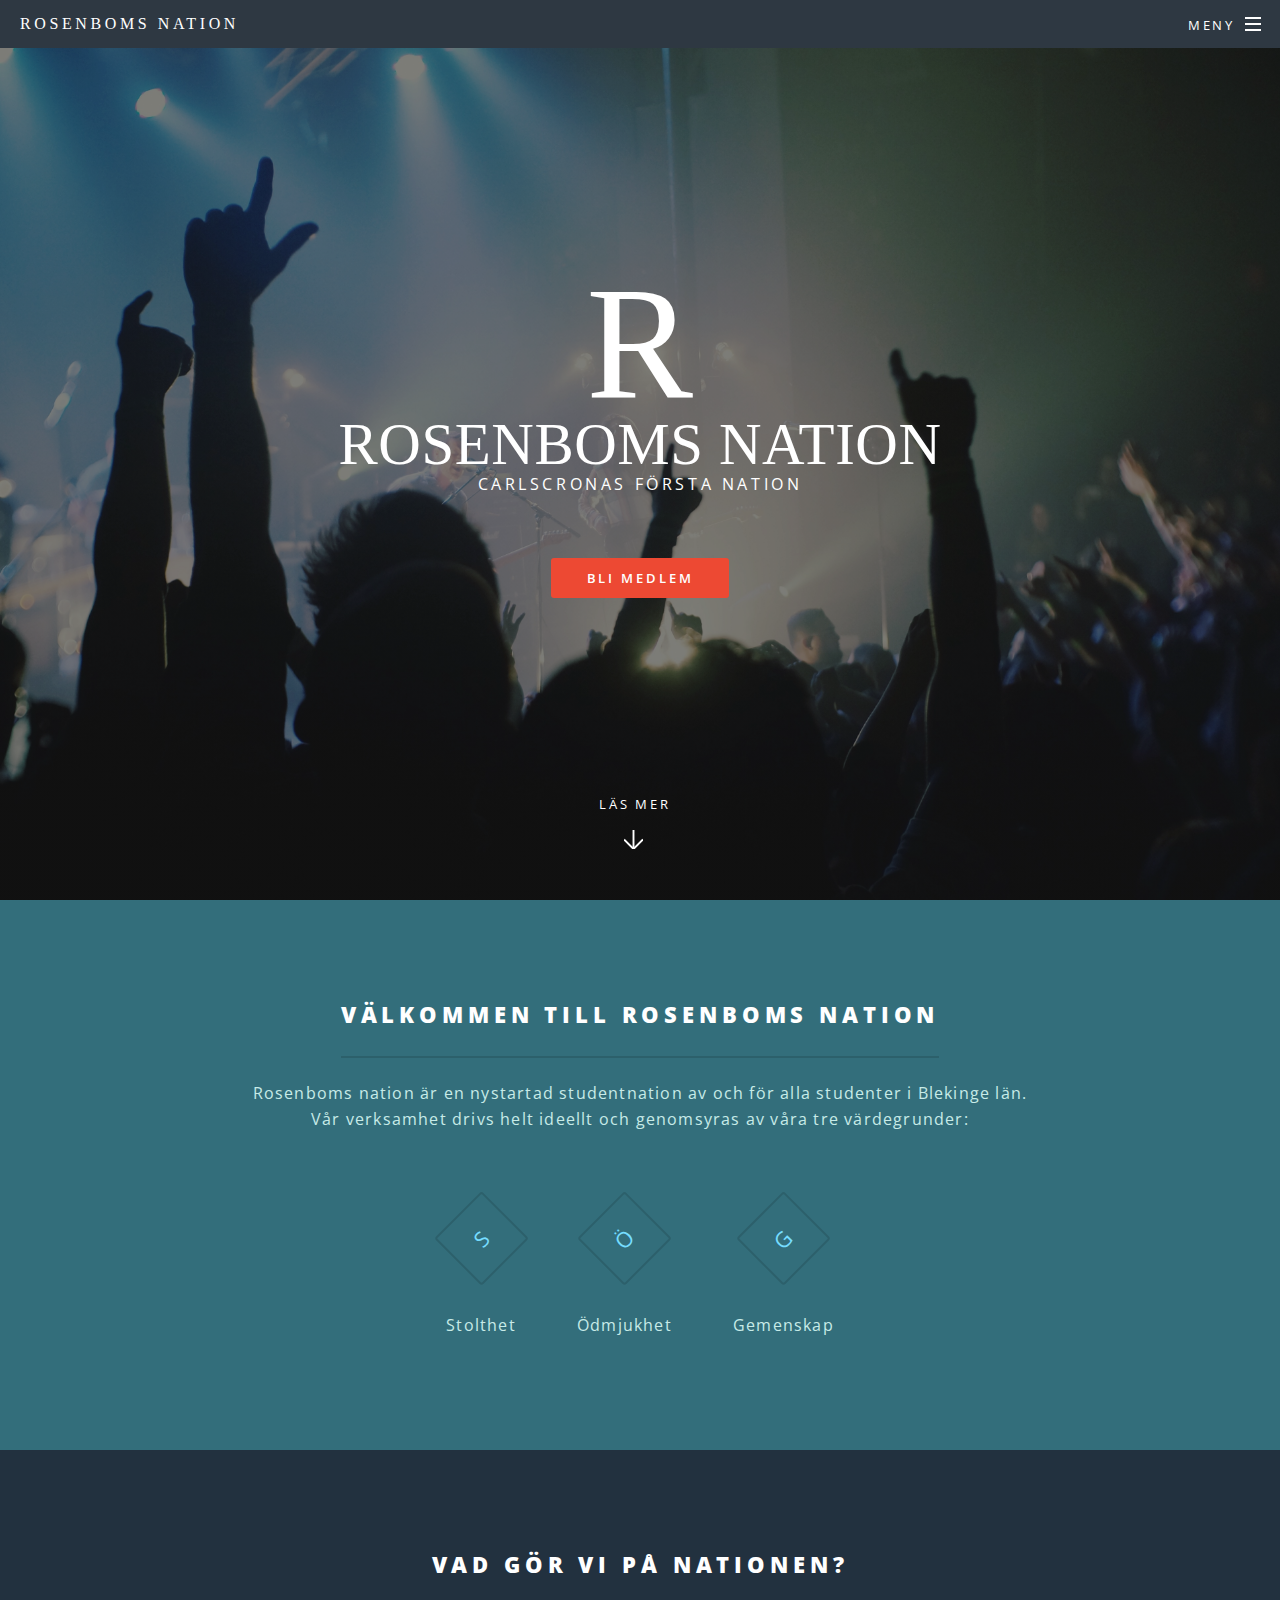
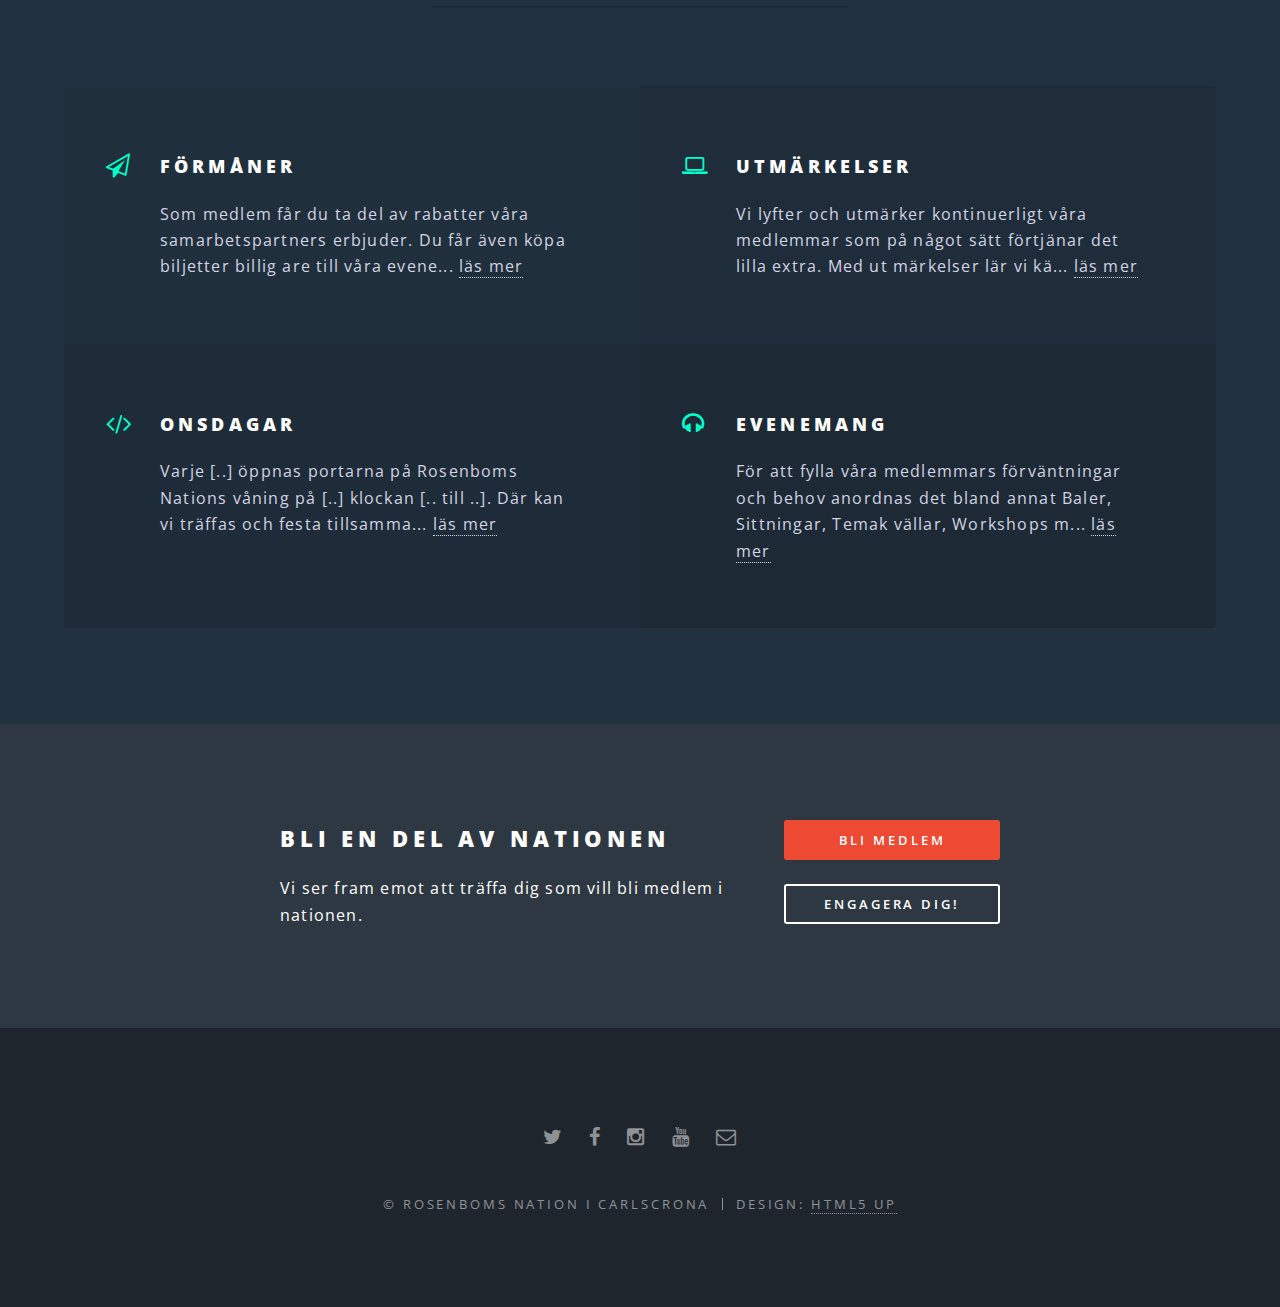
==== beta/index.html @ 166ba0e2 "descriptive message" ====
<!DOCTYPE HTML>
<!--
	###############################
	Website created by Rosenboms Nation. Design derived from HTML5 UP template. 
	###############################
	Spectral by HTML5 UP
	html5up.net | @n33co
	Free for personal and commercial use under the CCA 3.0 license (html5up.net/license)
-->
<html>
	<head>
		<title>Rosenboms nation</title>
		<meta charset="utf-8" />
		<meta name="viewport" content="width=device-width, initial-scale=1" />
		<meta name="description" content="" />
		<meta name="keywords" content="" />
		<!--[if lte IE 8]><script src="css/ie/html5shiv.js"></script><![endif]-->
		<link rel="stylesheet" href="css/style.css" />
		<!--[if lte IE 9]><link rel="stylesheet" href="css/ie/v9.css" /><![endif]-->
		<!--[if lte IE 8]><link rel="stylesheet" href="css/ie/v8.css" /><![endif]-->
	</head>
	<body class="landing">

		<!-- Page Wrapper -->
		<div id="page-wrapper">
 			<!-- Header -->
			<header id="header">
				<h1><a href="index.html">ROSENBOMS NATION</a></h1>
				<nav id="nav">
					<ul>
						<li class="special">
							<a href="#" class="menuToggle"><span>Meny</span></a>
							<div id="menu">
								<ul>
									<li><a href="index.html">Hem</a></li>
									<li>
										<a href="about.html">Om nationen</a><br/>
										<a href="about.html#verksamhet" style="margin-top:-30px;margin-left:40px;font-size:7pt;">Verksamhet</a><br/>
										<a href="about.html#affarside" style="margin-top:-30px;margin-left:40px;font-size:7pt;">Affärsidé</a><br/>
										<a href="org.html" style="margin-top:-30px;margin-left:40px;font-size:7pt;">Organisation</a>
									</li>
									<li><a href="join.html#engageradig">Engagera dig</a></li>
									<li><a href="join.html#blimedlem">Bli medlem</a></li>
									<li>
										<a href="https://www.facebook.com/rosenboms/">Event/Aktuellt</a><br/>
										<a href="https://www.facebook.com/rosenboms/timeline" style="margin-top:-30px;margin-left:40px;font-size:7pt;">Facebook</a><br/>
										<a href="http://rosenboms.spotlife.se/" style="margin-top:-30px;margin-left:40px;font-size:7pt;">Blogg</a>
									</li>
								</ul>
							</div>
						</li>
					</ul>
				</nav>
			</header>
			<!-- Banner -->
			<section id="banner">
				<div class="inner">
					<h1>R</h1>
					<h2>Rosenboms nation</h2>
					<p>Carlscronas första nation</p>
					<ul class="actions">
						<li><a href="join.html#blimedlem" class="button special">Bli medlem</a></li>
					</ul>
				</div>
				<a href="#one" class="more scrolly">Läs Mer</a>
			</section>

			<!-- One -->
			<section id="one" class="wrapper style1 special">
				<div class="inner">
					<header class="major">
						<h2>Välkommen till Rosenboms nation</h2>
						<p>Rosenboms nation är en nystartad studentnation av och för alla studenter i Blekinge län. <br />
						Vår verksamhet drivs helt ideellt och genomsyras av våra tre värdegrunder:</p>
					</header>
					<ul class="icons major">
						<li><span class="icon major style3">S</span><span class="label3">Stolthet</span></li>
						<li><span class="icon major style3">Ö</span><span class="label3">Ödmjukhet</span></li>
						<li><span class="icon major style3">G</span><span class="label3">Gemenskap</span></li>
					</ul>
				</div>
			</section>
				
			<!-- Three -->
			<section id="three" class="wrapper style3 special">
				<div class="inner">
					<header class="major">
						<h2>Vad gör vi på nationen?</h2>
					</header>
					<ul class="features">
						<li class="icon fa-paper-plane-o">
							<h3>Förmåner</h3>
							<p>Som medlem får du ta del av rabatter våra samarbetspartners erbjuder. Du får även köpa biljetter billig are till våra evene... <a href="about.html#verksamhet">läs mer</a></p>
						</li>
						<li class="icon fa-laptop">
							<h3>Utmärkelser</h3>
							<p>Vi lyfter och utmärker kontinuerligt våra medlemmar som på något sätt förtjänar det lilla extra. Med ut märkelser lär vi kä... <a href="about.html#verksamhet">läs mer</a></p>
						</li>
						<li class="icon fa-code">
							<h3>Onsdagar</h3>
							<p>Varje [..] öppnas portarna på Rosenboms Nations våning på [..] klockan [.. till ..]. Där kan vi träffas och festa tillsamma... <a href="about.html#verksamhet">läs mer</a></p>
						</li>
						<li class="icon fa-headphones">
							<h3>Evenemang</h3>
							<p>För att fylla våra medlemmars förväntningar och behov anordnas det bland annat Baler, Sittningar, Temak vällar, Workshops m... <a href="about.html#verksamhet">läs mer</a> </p>
						</li>
					</ul>
				</div>
			</section>

			<!-- CTA -->
			<section id="cta" class="wrapper style4">
				<div class="inner">
					<header>
						<h2>Bli en del av nationen</h2>
						<p>Vi ser fram emot att träffa dig som vill bli medlem i nationen.</p>
					</header>
					<ul class="actions vertical">
						<li><a href="join.html#blimedlem" class="button fit special">Bli medlem</a></li>
						<li><a href="join.html#engageradig" class="button fit">Engagera dig!</a></li>
					</ul>
				</div>
			</section>

		<!-- Footer -->
			<footer id="footer">
				<ul class="icons">
					<li><a target="_blank" href="https://twitter.com/Rosenboms" class="icon fa-twitter"><span class="label">Twitter</span></a></li>
					<li><a target="_blank" href="https://www.facebook.com/rosenboms" class="icon fa-facebook"><span class="label">Facebook</span></a></li>
					<li><a target="_blank" href="https://instagram.com/rosenboms" class="icon fa-instagram"><span class="label">Instagram</span></a></li>
					<li><a target="_blank" href="https://www.youtube.com/channel/UCZKb_Yr6hDqIbjSdDMZ4IAA" class="icon fa-youtube"><span class="label">Youtube</span></a></li>
					<li><a href="#" class="icon fa-envelope-o" onclick="javascript:alert('info snabel-a rosenboms punkt se');"><span class="label">Email</span></a></li>
				</ul>
				<ul class="copyright">
					<li>&copy; Rosenboms Nation i Carlscrona</li><li>Design: <a href="http://html5up.net">HTML5 UP</a></li>
				</ul>
			</footer>

		</div>

		<!-- Scripts -->
		<script src="js/jquery.min.js"></script>
		<script src="js/jquery.scrollex.min.js"></script>
		<script src="js/jquery.scrolly.min.js"></script>
		<script src="js/skel.min.js"></script>
		<script src="js/init.js"></script>

	</body>
</html>
---- beta/css/style.css ----
@charset "UTF-8";
@import url(font-awesome.min.css);
@import url("http://fonts.googleapis.com/css?family=Open+Sans:400,400italic,600,600italic,800,800italic");

/*
	Spectral by HTML5 UP
	html5up.net | @n33co
	Free for personal and commercial use under the CCA 3.0 license (html5up.net/license)
*/

/* IE Viewport Fix */

	@-ms-viewport {
  		width: device-width;
	}

/* Reset */

	html, body, div, span, applet, object, iframe, h1, h2, h3, h4, h5, h6, p, blockquote, pre, a, abbr, acronym, address, big, cite, code, del, dfn, em, img, ins, kbd, q, s, samp, small, strike, strong, sub, sup, tt, var, b, u, i, center, dl, dt, dd, ol, ul, li, fieldset, form, label, legend, table, caption, tbody, tfoot, thead, tr, th, td, article, aside, canvas, details, embed, figure, figcaption, footer, header, hgroup, menu, nav, output, ruby, section, summary, time, mark, audio, video {
		margin: 0;
		padding: 0;
		border: 0;
		font-size: 100%;
		font: inherit;
		vertical-align: baseline;
	}

	article, aside, details, figcaption, figure, footer, header, hgroup, menu, nav, section {
		display: block;
	}

	body {
		line-height: 1;
	}

	ol, ul {
		list-style: none;
	}

	blockquote, q {
		quotes: none;
	}

	blockquote:before, blockquote:after, q:before, q:after {
		content: '';
		content: none;
	}

	table {
		border-collapse: collapse;
		border-spacing: 0;
	}

	body {
		-webkit-text-size-adjust: none;
	}

/* Box Model */

	*, *:before, *:after {
		-moz-box-sizing: border-box;
		-webkit-box-sizing: border-box;
		-ms-box-sizing: border-box;
		box-sizing: border-box;
	}

/* Basic */

	body {
		background: #2e3842;
	}

		body.is-loading *, body.is-loading *:before, body.is-loading *:after {
			-moz-animation: none !important;
			-webkit-animation: none !important;
			-ms-animation: none !important;
			animation: none !important;
			-moz-transition: none !important;
			-webkit-transition: none !important;
			-ms-transition: none !important;
			transition: none !important;
		}

	body, input, select, textarea {
		color: #fff;
		font-family: "Open Sans", Helvetica, sans-serif;
		font-size: 15pt;
		font-weight: 400;
		letter-spacing: 0.075em;
		line-height: 1.65em;
	}

		@media screen and (max-width: 1680px) {
			body, input, select, textarea {
				font-size: 13pt;
			}
		}

		@media screen and (max-width: 1280px) {
			body, input, select, textarea {
				font-size: 12pt;
			}
		}

		@media screen and (max-width: 736px) {
			body, input, select, textarea {
				font-size: 11pt;
				letter-spacing: 0.0375em;
			}
		}

	a {
		-moz-transition: color 0.2s ease, border-bottom-color 0.2s ease;
		-webkit-transition: color 0.2s ease, border-bottom-color 0.2s ease;
		-ms-transition: color 0.2s ease, border-bottom-color 0.2s ease;
		transition: color 0.2s ease, border-bottom-color 0.2s ease;
		border-bottom: dotted 1px;
		color: inherit;
		text-decoration: none;
	}

		a:hover {
			border-bottom-color: transparent;
		}

	strong, b {
		color: #fff;
		font-weight: 600;
	}

	em, i {
		font-style: italic;
	}

	p {
		margin: 0 0 2em 0;
	}

	h1, h2, h3, h4, h5, h6 {
		color: #fff;
		font-weight: 800;
		letter-spacing: 0.225em;
		line-height: 1em;
		margin: 0 0 1em 0;
		text-transform: uppercase;
	}

		h1 a, h2 a, h3 a, h4 a, h5 a, h6 a {
			color: inherit;
			text-decoration: none;
		}

	h2 {
		font-size: 1.35em;
		line-height: 1.75em;

	}

		@media screen and (max-width: 736px) {
			h2 {
				font-size: 1.1em;
				line-height: 1.65em;
			}
		}

	h3 {
		font-size: 1.15em;
		line-height: 1.75em;
	}

		@media screen and (max-width: 736px) {
			h3 {
				font-size: 1em;
				line-height: 1.65em;
			}
		}

	h4 {
		font-size: 1em;
		line-height: 1.5em;
	}

	h5 {
		font-size: 0.8em;
		line-height: 1.5em;
	}

	h6 {
		font-size: 0.7em;
		line-height: 1.5em;
	}

	sub {
		font-size: 0.8em;
		position: relative;
		top: 0.5em;
	}

	sup {
		font-size: 0.8em;
		position: relative;
		top: -0.5em;
	}

	hr {
		border: 0;
		border-bottom: solid 2px #fff;
		margin: 3em 0;
	}

		hr.major {
			margin: 4.5em 0;
		}

	blockquote {
		border-left: solid 4px #fff;
		font-style: italic;
		margin: 0 0 2em 0;
		padding: 0.5em 0 0.5em 2em;
	}

	code {
		background: rgba(144, 144, 144, 0.25);
		border-radius: 3px;
		font-family: "Courier New", monospace;
		font-size: 0.9em;
		letter-spacing: 0;
		margin: 0 0.25em;
		padding: 0.25em 0.65em;
	}

	pre {
		-webkit-overflow-scrolling: touch;
		font-family: "Courier New", monospace;
		font-size: 0.9em;
		margin: 0 0 2em 0;
	}

		pre code {
			display: block;
			line-height: 1.75em;
			padding: 1em 1.5em;
			overflow-x: auto;
		}

	.align-left {
		text-align: left;
	}

	.align-center {
		text-align: center;
	}

	.align-right {
		text-align: right;
	}

/* Grid */

	.row {
		border-bottom: solid 1px transparent;
		-moz-box-sizing: border-box;
		-webkit-box-sizing: border-box;
		box-sizing: border-box;
	}

	.row > * {
		float: left;
		-moz-box-sizing: border-box;
		-webkit-box-sizing: border-box;
		box-sizing: border-box;
	}

	.row:after, .row:before {
		content: '';
		display: block;
		clear: both;
		height: 0;
	}

	.row.uniform > * > :first-child {
		margin-top: 0;
	}

	.row.uniform > * > :last-child {
		margin-bottom: 0;
	}

	.row.\30 \25  > * {
		padding: 0 0 0 0em;
	}

	.row.\30 \25 {
		margin: 0 0 -1px 0em;
	}

	.row.uniform.\30 \25  > * {
		padding: 0em 0 0 0em;
	}

	.row.uniform.\30 \25 {
		margin: 0em 0 -1px 0em;
	}

	.row > * {
		padding: 0 0 0 1.5em;
	}

	.row {
		margin: 0 0 -1px -1.5em;
	}

	.row.uniform > * {
		padding: 1.5em 0 0 1.5em;
	}

	.row.uniform {
		margin: -1.5em 0 -1px -1.5em;
	}

	.row.\32 00\25  > * {
		padding: 0 0 0 3em;
	}

	.row.\32 00\25 {
		margin: 0 0 -1px -3em;
	}

	.row.uniform.\32 00\25  > * {
		padding: 3em 0 0 3em;
	}

	.row.uniform.\32 00\25 {
		margin: -3em 0 -1px -3em;
	}

	.row.\31 50\25  > * {
		padding: 0 0 0 2.25em;
	}

	.row.\31 50\25 {
		margin: 0 0 -1px -2.25em;
	}

	.row.uniform.\31 50\25  > * {
		padding: 2.25em 0 0 2.25em;
	}

	.row.uniform.\31 50\25 {
		margin: -2.25em 0 -1px -2.25em;
	}

	.row.\35 0\25  > * {
		padding: 0 0 0 0.75em;
	}

	.row.\35 0\25 {
		margin: 0 0 -1px -0.75em;
	}

	.row.uniform.\35 0\25  > * {
		padding: 0.75em 0 0 0.75em;
	}

	.row.uniform.\35 0\25 {
		margin: -0.75em 0 -1px -0.75em;
	}

	.row.\32 5\25  > * {
		padding: 0 0 0 0.375em;
	}

	.row.\32 5\25 {
		margin: 0 0 -1px -0.375em;
	}

	.row.uniform.\32 5\25  > * {
		padding: 0.375em 0 0 0.375em;
	}

	.row.uniform.\32 5\25 {
		margin: -0.375em 0 -1px -0.375em;
	}

	.\31 2u, .\31 2u\24 {
		width: 100%;
		clear: none;
		margin-left: 0;
	}

	.\31 1u, .\31 1u\24 {
		width: 91.6666666667%;
		clear: none;
		margin-left: 0;
	}

	.\31 0u, .\31 0u\24 {
		width: 83.3333333333%;
		clear: none;
		margin-left: 0;
	}

	.\39 u, .\39 u\24 {
		width: 75%;
		clear: none;
		margin-left: 0;
	}

	.\38 u, .\38 u\24 {
		width: 66.6666666667%;
		clear: none;
		margin-left: 0;
	}

	.\37 u, .\37 u\24 {
		width: 58.3333333333%;
		clear: none;
		margin-left: 0;
	}

	.\36 u, .\36 u\24 {
		width: 50%;
		clear: none;
		margin-left: 0;
	}

	.\35 u, .\35 u\24 {
		width: 41.6666666667%;
		clear: none;
		margin-left: 0;
	}

	.\34 u, .\34 u\24 {
		width: 33.3333333333%;
		clear: none;
		margin-left: 0;
	}

	.\33 u, .\33 u\24 {
		width: 25%;
		clear: none;
		margin-left: 0;
	}

	.\32 u, .\32 u\24 {
		width: 16.6666666667%;
		clear: none;
		margin-left: 0;
	}

	.\31 u, .\31 u\24 {
		width: 8.3333333333%;
		clear: none;
		margin-left: 0;
	}

	.\31 2u\24  + *,
	.\31 1u\24  + *,
	.\31 0u\24  + *,
	.\39 u\24  + *,
	.\38 u\24  + *,
	.\37 u\24  + *,
	.\36 u\24  + *,
	.\35 u\24  + *,
	.\34 u\24  + *,
	.\33 u\24  + *,
	.\32 u\24  + *,
	.\31 u\24  + * {
		clear: left;
	}

	.\-11u {
		margin-left: 91.66667%;
	}

	.\-10u {
		margin-left: 83.33333%;
	}

	.\-9u {
		margin-left: 75%;
	}

	.\-8u {
		margin-left: 66.66667%;
	}

	.\-7u {
		margin-left: 58.33333%;
	}

	.\-6u {
		margin-left: 50%;
	}

	.\-5u {
		margin-left: 41.66667%;
	}

	.\-4u {
		margin-left: 33.33333%;
	}

	.\-3u {
		margin-left: 25%;
	}

	.\-2u {
		margin-left: 16.66667%;
	}

	.\-1u {
		margin-left: 8.33333%;
	}

	@media screen and (max-width: 1680px) {
		.row > * {
			padding: 0 0 0 1.5em;
		}

		.row {
			margin: 0 0 -1px -1.5em;
		}

		.row.uniform > * {
			padding: 1.5em 0 0 1.5em;
		}

		.row.uniform {
			margin: -1.5em 0 -1px -1.5em;
		}

		.row.\32 00\25  > * {
			padding: 0 0 0 3em;
		}

		.row.\32 00\25 {
			margin: 0 0 -1px -3em;
		}

		.row.uniform.\32 00\25  > * {
			padding: 3em 0 0 3em;
		}

		.row.uniform.\32 00\25 {
			margin: -3em 0 -1px -3em;
		}

		.row.\31 50\25  > * {
			padding: 0 0 0 2.25em;
		}

		.row.\31 50\25 {
			margin: 0 0 -1px -2.25em;
		}

		.row.uniform.\31 50\25  > * {
			padding: 2.25em 0 0 2.25em;
		}

		.row.uniform.\31 50\25 {
			margin: -2.25em 0 -1px -2.25em;
		}

		.row.\35 0\25  > * {
			padding: 0 0 0 0.75em;
		}

		.row.\35 0\25 {
			margin: 0 0 -1px -0.75em;
		}

		.row.uniform.\35 0\25  > * {
			padding: 0.75em 0 0 0.75em;
		}

		.row.uniform.\35 0\25 {
			margin: -0.75em 0 -1px -0.75em;
		}

		.row.\32 5\25  > * {
			padding: 0 0 0 0.375em;
		}

		.row.\32 5\25 {
			margin: 0 0 -1px -0.375em;
		}

		.row.uniform.\32 5\25  > * {
			padding: 0.375em 0 0 0.375em;
		}

		.row.uniform.\32 5\25 {
			margin: -0.375em 0 -1px -0.375em;
		}

		.\31 2u\28xlarge\29, .\31 2u\24\28xlarge\29 {
			width: 100%;
			clear: none;
			margin-left: 0;
		}

		.\31 1u\28xlarge\29, .\31 1u\24\28xlarge\29 {
			width: 91.6666666667%;
			clear: none;
			margin-left: 0;
		}

		.\31 0u\28xlarge\29, .\31 0u\24\28xlarge\29 {
			width: 83.3333333333%;
			clear: none;
			margin-left: 0;
		}

		.\39 u\28xlarge\29, .\39 u\24\28xlarge\29 {
			width: 75%;
			clear: none;
			margin-left: 0;
		}

		.\38 u\28xlarge\29, .\38 u\24\28xlarge\29 {
			width: 66.6666666667%;
			clear: none;
			margin-left: 0;
		}

		.\37 u\28xlarge\29, .\37 u\24\28xlarge\29 {
			width: 58.3333333333%;
			clear: none;
			margin-left: 0;
		}

		.\36 u\28xlarge\29, .\36 u\24\28xlarge\29 {
			width: 50%;
			clear: none;
			margin-left: 0;
		}

		.\35 u\28xlarge\29, .\35 u\24\28xlarge\29 {
			width: 41.6666666667%;
			clear: none;
			margin-left: 0;
		}

		.\34 u\28xlarge\29, .\34 u\24\28xlarge\29 {
			width: 33.3333333333%;
			clear: none;
			margin-left: 0;
		}

		.\33 u\28xlarge\29, .\33 u\24\28xlarge\29 {
			width: 25%;
			clear: none;
			margin-left: 0;
		}

		.\32 u\28xlarge\29, .\32 u\24\28xlarge\29 {
			width: 16.6666666667%;
			clear: none;
			margin-left: 0;
		}

		.\31 u\28xlarge\29, .\31 u\24\28xlarge\29 {
			width: 8.3333333333%;
			clear: none;
			margin-left: 0;
		}

		.\31 2u\24\28xlarge\29  + *,
		.\31 1u\24\28xlarge\29  + *,
		.\31 0u\24\28xlarge\29  + *,
		.\39 u\24\28xlarge\29  + *,
		.\38 u\24\28xlarge\29  + *,
		.\37 u\24\28xlarge\29  + *,
		.\36 u\24\28xlarge\29  + *,
		.\35 u\24\28xlarge\29  + *,
		.\34 u\24\28xlarge\29  + *,
		.\33 u\24\28xlarge\29  + *,
		.\32 u\24\28xlarge\29  + *,
		.\31 u\24\28xlarge\29  + * {
			clear: left;
		}

		.\-11u\28xlarge\29 {
			margin-left: 91.66667%;
		}

		.\-10u\28xlarge\29 {
			margin-left: 83.33333%;
		}

		.\-9u\28xlarge\29 {
			margin-left: 75%;
		}

		.\-8u\28xlarge\29 {
			margin-left: 66.66667%;
		}

		.\-7u\28xlarge\29 {
			margin-left: 58.33333%;
		}

		.\-6u\28xlarge\29 {
			margin-left: 50%;
		}

		.\-5u\28xlarge\29 {
			margin-left: 41.66667%;
		}

		.\-4u\28xlarge\29 {
			margin-left: 33.33333%;
		}

		.\-3u\28xlarge\29 {
			margin-left: 25%;
		}

		.\-2u\28xlarge\29 {
			margin-left: 16.66667%;
		}

		.\-1u\28xlarge\29 {
			margin-left: 8.33333%;
		}
	}

	@media screen and (max-width: 1280px) {
		.row > * {
			padding: 0 0 0 1.5em;
		}

		.row {
			margin: 0 0 -1px -1.5em;
		}

		.row.uniform > * {
			padding: 1.5em 0 0 1.5em;
		}

		.row.uniform {
			margin: -1.5em 0 -1px -1.5em;
		}

		.row.\32 00\25  > * {
			padding: 0 0 0 3em;
		}

		.row.\32 00\25 {
			margin: 0 0 -1px -3em;
		}

		.row.uniform.\32 00\25  > * {
			padding: 3em 0 0 3em;
		}

		.row.uniform.\32 00\25 {
			margin: -3em 0 -1px -3em;
		}

		.row.\31 50\25  > * {
			padding: 0 0 0 2.25em;
		}

		.row.\31 50\25 {
			margin: 0 0 -1px -2.25em;
		}

		.row.uniform.\31 50\25  > * {
			padding: 2.25em 0 0 2.25em;
		}

		.row.uniform.\31 50\25 {
			margin: -2.25em 0 -1px -2.25em;
		}

		.row.\35 0\25  > * {
			padding: 0 0 0 0.75em;
		}

		.row.\35 0\25 {
			margin: 0 0 -1px -0.75em;
		}

		.row.uniform.\35 0\25  > * {
			padding: 0.75em 0 0 0.75em;
		}

		.row.uniform.\35 0\25 {
			margin: -0.75em 0 -1px -0.75em;
		}

		.row.\32 5\25  > * {
			padding: 0 0 0 0.375em;
		}

		.row.\32 5\25 {
			margin: 0 0 -1px -0.375em;
		}

		.row.uniform.\32 5\25  > * {
			padding: 0.375em 0 0 0.375em;
		}

		.row.uniform.\32 5\25 {
			margin: -0.375em 0 -1px -0.375em;
		}

		.\31 2u\28large\29, .\31 2u\24\28large\29 {
			width: 100%;
			clear: none;
			margin-left: 0;
		}

		.\31 1u\28large\29, .\31 1u\24\28large\29 {
			width: 91.6666666667%;
			clear: none;
			margin-left: 0;
		}

		.\31 0u\28large\29, .\31 0u\24\28large\29 {
			width: 83.3333333333%;
			clear: none;
			margin-left: 0;
		}

		.\39 u\28large\29, .\39 u\24\28large\29 {
			width: 75%;
			clear: none;
			margin-left: 0;
		}

		.\38 u\28large\29, .\38 u\24\28large\29 {
			width: 66.6666666667%;
			clear: none;
			margin-left: 0;
		}

		.\37 u\28large\29, .\37 u\24\28large\29 {
			width: 58.3333333333%;
			clear: none;
			margin-left: 0;
		}

		.\36 u\28large\29, .\36 u\24\28large\29 {
			width: 50%;
			clear: none;
			margin-left: 0;
		}

		.\35 u\28large\29, .\35 u\24\28large\29 {
			width: 41.6666666667%;
			clear: none;
			margin-left: 0;
		}

		.\34 u\28large\29, .\34 u\24\28large\29 {
			width: 33.3333333333%;
			clear: none;
			margin-left: 0;
		}

		.\33 u\28large\29, .\33 u\24\28large\29 {
			width: 25%;
			clear: none;
			margin-left: 0;
		}

		.\32 u\28large\29, .\32 u\24\28large\29 {
			width: 16.6666666667%;
			clear: none;
			margin-left: 0;
		}

		.\31 u\28large\29, .\31 u\24\28large\29 {
			width: 8.3333333333%;
			clear: none;
			margin-left: 0;
		}

		.\31 2u\24\28large\29  + *,
		.\31 1u\24\28large\29  + *,
		.\31 0u\24\28large\29  + *,
		.\39 u\24\28large\29  + *,
		.\38 u\24\28large\29  + *,
		.\37 u\24\28large\29  + *,
		.\36 u\24\28large\29  + *,
		.\35 u\24\28large\29  + *,
		.\34 u\24\28large\29  + *,
		.\33 u\24\28large\29  + *,
		.\32 u\24\28large\29  + *,
		.\31 u\24\28large\29  + * {
			clear: left;
		}

		.\-11u\28large\29 {
			margin-left: 91.66667%;
		}

		.\-10u\28large\29 {
			margin-left: 83.33333%;
		}

		.\-9u\28large\29 {
			margin-left: 75%;
		}

		.\-8u\28large\29 {
			margin-left: 66.66667%;
		}

		.\-7u\28large\29 {
			margin-left: 58.33333%;
		}

		.\-6u\28large\29 {
			margin-left: 50%;
		}

		.\-5u\28large\29 {
			margin-left: 41.66667%;
		}

		.\-4u\28large\29 {
			margin-left: 33.33333%;
		}

		.\-3u\28large\29 {
			margin-left: 25%;
		}

		.\-2u\28large\29 {
			margin-left: 16.66667%;
		}

		.\-1u\28large\29 {
			margin-left: 8.33333%;
		}
	}

	@media screen and (max-width: 980px) {
		.row > * {
			padding: 0 0 0 1.5em;
		}

		.row {
			margin: 0 0 -1px -1.5em;
		}

		.row.uniform > * {
			padding: 1.5em 0 0 1.5em;
		}

		.row.uniform {
			margin: -1.5em 0 -1px -1.5em;
		}

		.row.\32 00\25  > * {
			padding: 0 0 0 3em;
		}

		.row.\32 00\25 {
			margin: 0 0 -1px -3em;
		}

		.row.uniform.\32 00\25  > * {
			padding: 3em 0 0 3em;
		}

		.row.uniform.\32 00\25 {
			margin: -3em 0 -1px -3em;
		}

		.row.\31 50\25  > * {
			padding: 0 0 0 2.25em;
		}

		.row.\31 50\25 {
			margin: 0 0 -1px -2.25em;
		}

		.row.uniform.\31 50\25  > * {
			padding: 2.25em 0 0 2.25em;
		}

		.row.uniform.\31 50\25 {
			margin: -2.25em 0 -1px -2.25em;
		}

		.row.\35 0\25  > * {
			padding: 0 0 0 0.75em;
		}

		.row.\35 0\25 {
			margin: 0 0 -1px -0.75em;
		}

		.row.uniform.\35 0\25  > * {
			padding: 0.75em 0 0 0.75em;
		}

		.row.uniform.\35 0\25 {
			margin: -0.75em 0 -1px -0.75em;
		}

		.row.\32 5\25  > * {
			padding: 0 0 0 0.375em;
		}

		.row.\32 5\25 {
			margin: 0 0 -1px -0.375em;
		}

		.row.uniform.\32 5\25  > * {
			padding: 0.375em 0 0 0.375em;
		}

		.row.uniform.\32 5\25 {
			margin: -0.375em 0 -1px -0.375em;
		}

		.\31 2u\28medium\29, .\31 2u\24\28medium\29 {
			width: 100%;
			clear: none;
			margin-left: 0;
		}

		.\31 1u\28medium\29, .\31 1u\24\28medium\29 {
			width: 91.6666666667%;
			clear: none;
			margin-left: 0;
		}

		.\31 0u\28medium\29, .\31 0u\24\28medium\29 {
			width: 83.3333333333%;
			clear: none;
			margin-left: 0;
		}

		.\39 u\28medium\29, .\39 u\24\28medium\29 {
			width: 75%;
			clear: none;
			margin-left: 0;
		}

		.\38 u\28medium\29, .\38 u\24\28medium\29 {
			width: 66.6666666667%;
			clear: none;
			margin-left: 0;
		}

		.\37 u\28medium\29, .\37 u\24\28medium\29 {
			width: 58.3333333333%;
			clear: none;
			margin-left: 0;
		}

		.\36 u\28medium\29, .\36 u\24\28medium\29 {
			width: 50%;
			clear: none;
			margin-left: 0;
		}

		.\35 u\28medium\29, .\35 u\24\28medium\29 {
			width: 41.6666666667%;
			clear: none;
			margin-left: 0;
		}

		.\34 u\28medium\29, .\34 u\24\28medium\29 {
			width: 33.3333333333%;
			clear: none;
			margin-left: 0;
		}

		.\33 u\28medium\29, .\33 u\24\28medium\29 {
			width: 25%;
			clear: none;
			margin-left: 0;
		}

		.\32 u\28medium\29, .\32 u\24\28medium\29 {
			width: 16.6666666667%;
			clear: none;
			margin-left: 0;
		}

		.\31 u\28medium\29, .\31 u\24\28medium\29 {
			width: 8.3333333333%;
			clear: none;
			margin-left: 0;
		}

		.\31 2u\24\28medium\29  + *,
		.\31 1u\24\28medium\29  + *,
		.\31 0u\24\28medium\29  + *,
		.\39 u\24\28medium\29  + *,
		.\38 u\24\28medium\29  + *,
		.\37 u\24\28medium\29  + *,
		.\36 u\24\28medium\29  + *,
		.\35 u\24\28medium\29  + *,
		.\34 u\24\28medium\29  + *,
		.\33 u\24\28medium\29  + *,
		.\32 u\24\28medium\29  + *,
		.\31 u\24\28medium\29  + * {
			clear: left;
		}

		.\-11u\28medium\29 {
			margin-left: 91.66667%;
		}

		.\-10u\28medium\29 {
			margin-left: 83.33333%;
		}

		.\-9u\28medium\29 {
			margin-left: 75%;
		}

		.\-8u\28medium\29 {
			margin-left: 66.66667%;
		}

		.\-7u\28medium\29 {
			margin-left: 58.33333%;
		}

		.\-6u\28medium\29 {
			margin-left: 50%;
		}

		.\-5u\28medium\29 {
			margin-left: 41.66667%;
		}

		.\-4u\28medium\29 {
			margin-left: 33.33333%;
		}

		.\-3u\28medium\29 {
			margin-left: 25%;
		}

		.\-2u\28medium\29 {
			margin-left: 16.66667%;
		}

		.\-1u\28medium\29 {
			margin-left: 8.33333%;
		}
	}

	@media screen and (max-width: 736px) {
		.row > * {
			padding: 0 0 0 1.5em;
		}

		.row {
			margin: 0 0 -1px -1.5em;
		}

		.row.uniform > * {
			padding: 1.5em 0 0 1.5em;
		}

		.row.uniform {
			margin: -1.5em 0 -1px -1.5em;
		}

		.row.\32 00\25  > * {
			padding: 0 0 0 3em;
		}

		.row.\32 00\25 {
			margin: 0 0 -1px -3em;
		}

		.row.uniform.\32 00\25  > * {
			padding: 3em 0 0 3em;
		}

		.row.uniform.\32 00\25 {
			margin: -3em 0 -1px -3em;
		}

		.row.\31 50\25  > * {
			padding: 0 0 0 2.25em;
		}

		.row.\31 50\25 {
			margin: 0 0 -1px -2.25em;
		}

		.row.uniform.\31 50\25  > * {
			padding: 2.25em 0 0 2.25em;
		}

		.row.uniform.\31 50\25 {
			margin: -2.25em 0 -1px -2.25em;
		}

		.row.\35 0\25  > * {
			padding: 0 0 0 0.75em;
		}

		.row.\35 0\25 {
			margin: 0 0 -1px -0.75em;
		}

		.row.uniform.\35 0\25  > * {
			padding: 0.75em 0 0 0.75em;
		}

		.row.uniform.\35 0\25 {
			margin: -0.75em 0 -1px -0.75em;
		}

		.row.\32 5\25  > * {
			padding: 0 0 0 0.375em;
		}

		.row.\32 5\25 {
			margin: 0 0 -1px -0.375em;
		}

		.row.uniform.\32 5\25  > * {
			padding: 0.375em 0 0 0.375em;
		}

		.row.uniform.\32 5\25 {
			margin: -0.375em 0 -1px -0.375em;
		}

		.\31 2u\28small\29, .\31 2u\24\28small\29 {
			width: 100%;
			clear: none;
			margin-left: 0;
		}

		.\31 1u\28small\29, .\31 1u\24\28small\29 {
			width: 91.6666666667%;
			clear: none;
			margin-left: 0;
		}

		.\31 0u\28small\29, .\31 0u\24\28small\29 {
			width: 83.3333333333%;
			clear: none;
			margin-left: 0;
		}

		.\39 u\28small\29, .\39 u\24\28small\29 {
			width: 75%;
			clear: none;
			margin-left: 0;
		}

		.\38 u\28small\29, .\38 u\24\28small\29 {
			width: 66.6666666667%;
			clear: none;
			margin-left: 0;
		}

		.\37 u\28small\29, .\37 u\24\28small\29 {
			width: 58.3333333333%;
			clear: none;
			margin-left: 0;
		}

		.\36 u\28small\29, .\36 u\24\28small\29 {
			width: 50%;
			clear: none;
			margin-left: 0;
		}

		.\35 u\28small\29, .\35 u\24\28small\29 {
			width: 41.6666666667%;
			clear: none;
			margin-left: 0;
		}

		.\34 u\28small\29, .\34 u\24\28small\29 {
			width: 33.3333333333%;
			clear: none;
			margin-left: 0;
		}

		.\33 u\28small\29, .\33 u\24\28small\29 {
			width: 25%;
			clear: none;
			margin-left: 0;
		}

		.\32 u\28small\29, .\32 u\24\28small\29 {
			width: 16.6666666667%;
			clear: none;
			margin-left: 0;
		}

		.\31 u\28small\29, .\31 u\24\28small\29 {
			width: 8.3333333333%;
			clear: none;
			margin-left: 0;
		}

		.\31 2u\24\28small\29  + *,
		.\31 1u\24\28small\29  + *,
		.\31 0u\24\28small\29  + *,
		.\39 u\24\28small\29  + *,
		.\38 u\24\28small\29  + *,
		.\37 u\24\28small\29  + *,
		.\36 u\24\28small\29  + *,
		.\35 u\24\28small\29  + *,
		.\34 u\24\28small\29  + *,
		.\33 u\24\28small\29  + *,
		.\32 u\24\28small\29  + *,
		.\31 u\24\28small\29  + * {
			clear: left;
		}

		.\-11u\28small\29 {
			margin-left: 91.66667%;
		}

		.\-10u\28small\29 {
			margin-left: 83.33333%;
		}

		.\-9u\28small\29 {
			margin-left: 75%;
		}

		.\-8u\28small\29 {
			margin-left: 66.66667%;
		}

		.\-7u\28small\29 {
			margin-left: 58.33333%;
		}

		.\-6u\28small\29 {
			margin-left: 50%;
		}

		.\-5u\28small\29 {
			margin-left: 41.66667%;
		}

		.\-4u\28small\29 {
			margin-left: 33.33333%;
		}

		.\-3u\28small\29 {
			margin-left: 25%;
		}

		.\-2u\28small\29 {
			margin-left: 16.66667%;
		}

		.\-1u\28small\29 {
			margin-left: 8.33333%;
		}
	}

	@media screen and (max-width: 480px) {
		.row > * {
			padding: 0 0 0 1.5em;
		}

		.row {
			margin: 0 0 -1px -1.5em;
		}

		.row.uniform > * {
			padding: 1.5em 0 0 1.5em;
		}

		.row.uniform {
			margin: -1.5em 0 -1px -1.5em;
		}

		.row.\32 00\25  > * {
			padding: 0 0 0 3em;
		}

		.row.\32 00\25 {
			margin: 0 0 -1px -3em;
		}

		.row.uniform.\32 00\25  > * {
			padding: 3em 0 0 3em;
		}

		.row.uniform.\32 00\25 {
			margin: -3em 0 -1px -3em;
		}

		.row.\31 50\25  > * {
			padding: 0 0 0 2.25em;
		}

		.row.\31 50\25 {
			margin: 0 0 -1px -2.25em;
		}

		.row.uniform.\31 50\25  > * {
			padding: 2.25em 0 0 2.25em;
		}

		.row.uniform.\31 50\25 {
			margin: -2.25em 0 -1px -2.25em;
		}

		.row.\35 0\25  > * {
			padding: 0 0 0 0.75em;
		}

		.row.\35 0\25 {
			margin: 0 0 -1px -0.75em;
		}

		.row.uniform.\35 0\25  > * {
			padding: 0.75em 0 0 0.75em;
		}

		.row.uniform.\35 0\25 {
			margin: -0.75em 0 -1px -0.75em;
		}

		.row.\32 5\25  > * {
			padding: 0 0 0 0.375em;
		}

		.row.\32 5\25 {
			margin: 0 0 -1px -0.375em;
		}

		.row.uniform.\32 5\25  > * {
			padding: 0.375em 0 0 0.375em;
		}

		.row.uniform.\32 5\25 {
			margin: -0.375em 0 -1px -0.375em;
		}

		.\31 2u\28xsmall\29, .\31 2u\24\28xsmall\29 {
			width: 100%;
			clear: none;
			margin-left: 0;
		}

		.\31 1u\28xsmall\29, .\31 1u\24\28xsmall\29 {
			width: 91.6666666667%;
			clear: none;
			margin-left: 0;
		}

		.\31 0u\28xsmall\29, .\31 0u\24\28xsmall\29 {
			width: 83.3333333333%;
			clear: none;
			margin-left: 0;
		}

		.\39 u\28xsmall\29, .\39 u\24\28xsmall\29 {
			width: 75%;
			clear: none;
			margin-left: 0;
		}

		.\38 u\28xsmall\29, .\38 u\24\28xsmall\29 {
			width: 66.6666666667%;
			clear: none;
			margin-left: 0;
		}

		.\37 u\28xsmall\29, .\37 u\24\28xsmall\29 {
			width: 58.3333333333%;
			clear: none;
			margin-left: 0;
		}

		.\36 u\28xsmall\29, .\36 u\24\28xsmall\29 {
			width: 50%;
			clear: none;
			margin-left: 0;
		}

		.\35 u\28xsmall\29, .\35 u\24\28xsmall\29 {
			width: 41.6666666667%;
			clear: none;
			margin-left: 0;
		}

		.\34 u\28xsmall\29, .\34 u\24\28xsmall\29 {
			width: 33.3333333333%;
			clear: none;
			margin-left: 0;
		}

		.\33 u\28xsmall\29, .\33 u\24\28xsmall\29 {
			width: 25%;
			clear: none;
			margin-left: 0;
		}

		.\32 u\28xsmall\29, .\32 u\24\28xsmall\29 {
			width: 16.6666666667%;
			clear: none;
			margin-left: 0;
		}

		.\31 u\28xsmall\29, .\31 u\24\28xsmall\29 {
			width: 8.3333333333%;
			clear: none;
			margin-left: 0;
		}

		.\31 2u\24\28xsmall\29  + *,
		.\31 1u\24\28xsmall\29  + *,
		.\31 0u\24\28xsmall\29  + *,
		.\39 u\24\28xsmall\29  + *,
		.\38 u\24\28xsmall\29  + *,
		.\37 u\24\28xsmall\29  + *,
		.\36 u\24\28xsmall\29  + *,
		.\35 u\24\28xsmall\29  + *,
		.\34 u\24\28xsmall\29  + *,
		.\33 u\24\28xsmall\29  + *,
		.\32 u\24\28xsmall\29  + *,
		.\31 u\24\28xsmall\29  + * {
			clear: left;
		}

		.\-11u\28xsmall\29 {
			margin-left: 91.66667%;
		}

		.\-10u\28xsmall\29 {
			margin-left: 83.33333%;
		}

		.\-9u\28xsmall\29 {
			margin-left: 75%;
		}

		.\-8u\28xsmall\29 {
			margin-left: 66.66667%;
		}

		.\-7u\28xsmall\29 {
			margin-left: 58.33333%;
		}

		.\-6u\28xsmall\29 {
			margin-left: 50%;
		}

		.\-5u\28xsmall\29 {
			margin-left: 41.66667%;
		}

		.\-4u\28xsmall\29 {
			margin-left: 33.33333%;
		}

		.\-3u\28xsmall\29 {
			margin-left: 25%;
		}

		.\-2u\28xsmall\29 {
			margin-left: 16.66667%;
		}

		.\-1u\28xsmall\29 {
			margin-left: 8.33333%;
		}
	}

/* Section/Article */


.label3
{
	margin-top:40px;
	display:block;
}

	section.special, article.special {
		text-align: center;
	}

	header p {
		color: rgba(255, 255, 255, 0.5);
		position: relative;
		top: -0.25em;
	}

	header h3 + p {
		font-size: 1.1em;
	}

	header h4 + p,
	header h5 + p,
	header h6 + p {
		font-size: 0.9em;
	}

	header.major {
		margin: 0 0 3.5em 0;
	}

		header.major h2, header.major h3, header.major h4, header.major h5, header.major h6 {
			border-bottom: solid 2px #fff;
			display: inline-block;
			padding-bottom: 1em;
			position: relative;
		}

			header.major h2:after, header.major h3:after, header.major h4:after, header.major h5:after, header.major h6:after {
				content: '';
				display: block;
				height: 1px;
			}

		header.major p {
			color: #fff;
			top: 0;
		}

		@media screen and (max-width: 736px) {
			header.major {
				margin: 0 0 2em 0;
			}
		}

	@media screen and (max-width: 980px) {
		header br {
			display: none;
		}
	}

/* Form */

	form {
		margin: 0 0 2em 0;
	}

	label {
		color: #fff;
		display: block;
		font-size: 0.9em;
		font-weight: 600;
		margin: 0 0 1em 0;
	}

	input[type="text"],
	input[type="password"],
	input[type="email"],
	select,
	textarea {
		-moz-appearance: none;
		-webkit-appearance: none;
		-ms-appearance: none;
		appearance: none;
		background: rgba(144, 144, 144, 0.25);
		border-radius: 3px;
		border: none;
		color: inherit;
		display: block;
		outline: 0;
		padding: 0 1em;
		text-decoration: none;
		width: 100%;
	}

		input[type="text"]:invalid,
		input[type="password"]:invalid,
		input[type="email"]:invalid,
		select:invalid,
		textarea:invalid {
			box-shadow: none;
		}

		input[type="text"]:focus,
		input[type="password"]:focus,
		input[type="email"]:focus,
		select:focus,
		textarea:focus {
			box-shadow: 0 0 0 2px #21b2a6;
		}

	.select-wrapper {
		text-decoration: none;
		display: block;
		position: relative;
	}

		.select-wrapper:before {
			content: "";
			-moz-osx-font-smoothing: grayscale;
			-webkit-font-smoothing: antialiased;
			font-family: FontAwesome;
			font-style: normal;
			font-weight: normal;
			text-transform: none !important;
		}

		.select-wrapper:before {
			-moz-pointer-events: none;
			-webkit-pointer-events: none;
			-ms-pointer-events: none;
			pointer-events: none;
			color: #fff;
			display: block;
			height: 2.75em;
			line-height: 2.75em;
			position: absolute;
			right: 0;
			text-align: center;
			top: 0;
			width: 2.75em;
		}

		.select-wrapper select::-ms-expand {
			display: none;
		}

	input[type="text"],
	input[type="password"],
	input[type="email"],
	select {
		height: 2.75em;
	}

	textarea {
		padding: 0.75em 1em;
	}

	input[type="checkbox"],
	input[type="radio"] {
		-moz-appearance: none;
		-webkit-appearance: none;
		-ms-appearance: none;
		appearance: none;
		display: block;
		float: left;
		margin-right: -2em;
		opacity: 0;
		width: 1em;
		z-index: -1;
	}

		input[type="checkbox"] + label,
		input[type="radio"] + label {
			text-decoration: none;
			color: #fff;
			cursor: pointer;
			display: inline-block;
			font-size: 1em;
			font-weight: 400;
			padding-left: 2.4em;
			padding-right: 0.75em;
			position: relative;
		}

			input[type="checkbox"] + label:before,
			input[type="radio"] + label:before {
				-moz-osx-font-smoothing: grayscale;
				-webkit-font-smoothing: antialiased;
				font-family: FontAwesome;
				font-style: normal;
				font-weight: normal;
				text-transform: none !important;
			}

			input[type="checkbox"] + label:before,
			input[type="radio"] + label:before {
				background: rgba(144, 144, 144, 0.25);
				border-radius: 3px;
				content: '';
				display: inline-block;
				height: 1.65em;
				left: 0;
				line-height: 1.58125em;
				position: absolute;
				text-align: center;
				top: 0;
				width: 1.65em;
			}

		input[type="checkbox"]:checked + label:before,
		input[type="radio"]:checked + label:before {
			background: #2e3842;
			color: #fff;
			content: '\f00c';
		}

		input[type="checkbox"]:focus + label:before,
		input[type="radio"]:focus + label:before {
			box-shadow: 0 0 0 2px #21b2a6;
		}

	input[type="checkbox"] + label:before {
		border-radius: 3px;
	}

	input[type="radio"] + label:before {
		border-radius: 100%;
	}

	::-webkit-input-placeholder {
		color: rgba(255, 255, 255, 0.5) !important;
		opacity: 1.0;
	}

	:-moz-placeholder {
		color: rgba(255, 255, 255, 0.5) !important;
		opacity: 1.0;
	}

	::-moz-placeholder {
		color: rgba(255, 255, 255, 0.5) !important;
		opacity: 1.0;
	}

	:-ms-input-placeholder {
		color: rgba(255, 255, 255, 0.5) !important;
		opacity: 1.0;
	}

	.formerize-placeholder {
		color: rgba(255, 255, 255, 0.5) !important;
		opacity: 1.0;
	}

/* Box */

	.box {
		border-radius: 3px;
		border: solid 2px #fff;
		margin-bottom: 2em;
		padding: 1.5em;
	}

		.box > :last-child,
		.box > :last-child > :last-child,
		.box > :last-child > :last-child > :last-child {
			margin-bottom: 0;
		}

		.box.alt {
			border: 0;
			border-radius: 0;
			padding: 0;
		}

/* Icon */

	.icon {
		text-decoration: none;
		border-bottom: none;
		position: relative;
	}

		.icon:before {
			-moz-osx-font-smoothing: grayscale;
			-webkit-font-smoothing: antialiased;
			font-family: FontAwesome;
			font-style: normal;
			font-weight: normal;
			text-transform: none !important;
		}

		.icon > .label {
			display: none;
		}

		.icon.major {
			-moz-transform: rotate(-45deg);
			-webkit-transform: rotate(-45deg);
			-ms-transform: rotate(-45deg);
			transform: rotate(-45deg);
			border-radius: 3px;
			border: solid 2px #fff;
			display: inline-block;
			font-size: 1.35em;
			height: calc(3em + 2px);
			line-height: 3em;
			text-align: center;
			width: calc(3em + 2px);
		}

			.icon.major:before {
				-moz-transform: rotate(45deg);
				-webkit-transform: rotate(45deg);
				-ms-transform: rotate(45deg);
				transform: rotate(45deg);
				display: inline-block;
				font-size: 1.5em;
			}

			@media screen and (max-width: 736px) {
				.icon.major {
					font-size: 1em;
				}
			}

		.icon.style1 {
			color: #00ffcc;
		}

		.icon.style2 {
			color: #00f0ff;
		}

		.icon.style3 {
			color: #76ddff;
		}

/* Image */

	.image {
		border-radius: 3px;
		border: 0;
		display: inline-block;
		position: relative;
	}

		.image img {
			border-radius: 3px;
			display: block;
		}

		.image.left {
			float: left;
			margin: 0 2em 2em 0;
			top: 0.25em;
		}

		.image.right {
			float: right;
			margin: 0 0 2em 2em;
			top: 0.25em;
		}

		.image.left, .image.right {
			max-width: 40%;
		}

			.image.left img, .image.right img {
				width: 100%;
			}

		.image.fit {
			display: block;
			margin: 0 0 2em 0;
			width: 100%;
		}

			.image.fit img {
				width: 100%;
			}

/* List */

	ol {
		list-style: decimal;
		margin: 0 0 2em 0;
		padding-left: 1.25em;
	}

		ol li {
			padding-left: 0.25em;
		}

	ul {
		list-style: disc;
		margin: 0 0 2em 0;
		padding-left: 1em;
	}

		ul li {
			padding-left: 0.5em;
		}

		ul.alt {
			list-style: none;
			padding-left: 0;
		}

			ul.alt li {
				border-top: solid 1px #fff;
				padding: 0.5em 0;
			}

				ul.alt li:first-child {
					border-top: 0;
					padding-top: 0;
				}

		ul.icons {
			cursor: default;
			list-style: none;
			padding-left: 0;
		}

			ul.icons li {
				display: inline-block;
				padding: 0 1em 0 0;
			}

				ul.icons li:last-child {
					padding-right: 0 !important;
				}

			ul.icons.major {
				padding: 1em 0;
			}

				ul.icons.major li {
					padding-right: 3.5em;
				}

					@media screen and (max-width: 736px) {
						ul.icons.major li {
							padding: 0 1em !important;
						}
					}

		ul.actions {
			cursor: default;
			list-style: none;
			padding-left: 0;
		}

			ul.actions li {
				display: inline-block;
				padding: 0 1.5em 0 0;
				vertical-align: middle;
			}

				ul.actions li:last-child {
					padding-right: 0;
				}

			ul.actions.small li {
				padding: 0 0.75em 0 0;
			}

			ul.actions.vertical li {
				display: block;
				padding: 1.5em 0 0 0;
			}

				ul.actions.vertical li:first-child {
					padding-top: 0;
				}

				ul.actions.vertical li > * {
					margin-bottom: 0;
				}

			ul.actions.vertical.small li {
				padding: 0.75em 0 0 0;
			}

				ul.actions.vertical.small li:first-child {
					padding-top: 0;
				}

			ul.actions.fit {
				display: table;
				margin-left: -1.5em;
				padding: 0;
				table-layout: fixed;
				width: calc(100% + 1.5em);
			}

				ul.actions.fit li {
					display: table-cell;
					padding: 0 0 0 1.5em;
				}

					ul.actions.fit li > * {
						margin-bottom: 0;
					}

				ul.actions.fit.small {
					margin-left: -0.75em;
					width: calc(100% + 0.75em);
				}

					ul.actions.fit.small li {
						padding: 0 0 0 0.75em;
					}

			@media screen and (max-width: 736px) {
				ul.actions li {
					display: block;
					padding: 1em 0 0 0;
					text-align: center;
					width: 100%;
				}

				ul.actions li:first-child {
					padding-top: 0;
				}

				ul.actions li > * {
					margin: 0 auto !important;
					max-width: 30em;
					width: 100%;
				}

					ul.actions li > *.icon:before {
						margin-left: -1em;
					}

				ul.actions.small li {
					padding: 0.5em 0 0 0;
				}

					ul.actions.small li:first-child {
						padding-top: 0;
					}
			}

	dl {
		margin: 0 0 2em 0;
	}

/* Table */

	.table-wrapper {
		-webkit-overflow-scrolling: touch;
		overflow-x: auto;
	}

	table {
		margin: 0 0 2em 0;
		width: 100%;
	}

		table tbody tr {
			border: solid 1px #fff;
			border-left: 0;
			border-right: 0;
		}

			table tbody tr:nth-child(2n + 1) {
				background-color: rgba(144, 144, 144, 0.25);
			}

		table td {
			padding: 0.75em 0.75em;
		}

		table th {
			color: #fff;
			font-size: 0.9em;
			font-weight: 600;
			padding: 0 0.75em 0.75em 0.75em;
			text-align: left;
		}

		table thead {
			border-bottom: solid 2px #fff;
		}

		table tfoot {
			border-top: solid 2px #fff;
		}

		table.alt {
			border-collapse: separate;
		}

			table.alt tbody tr td {
				border: solid 1px #fff;
				border-left-width: 0;
				border-top-width: 0;
			}

				table.alt tbody tr td:first-child {
					border-left-width: 1px;
				}

			table.alt tbody tr:first-child td {
				border-top-width: 1px;
			}

			table.alt thead {
				border-bottom: 0;
			}

			table.alt tfoot {
				border-top: 0;
			}

/* Button */

	input[type="submit"],
	input[type="reset"],
	input[type="button"],
	button,
	.button {
		-moz-appearance: none;
		-webkit-appearance: none;
		-ms-appearance: none;
		appearance: none;
		-moz-transition: background-color 0.2s ease-in-out, color 0.2s ease-in-out;
		-webkit-transition: background-color 0.2s ease-in-out, color 0.2s ease-in-out;
		-ms-transition: background-color 0.2s ease-in-out, color 0.2s ease-in-out;
		transition: background-color 0.2s ease-in-out, color 0.2s ease-in-out;
		background-color: transparent;
		border-radius: 3px;
		border: 0;
		box-shadow: inset 0 0 0 2px #fff;
		color: #fff;
		cursor: pointer;
		display: inline-block;
		font-size: 0.8em;
		font-weight: 600;
		height: 3.125em;
		letter-spacing: 0.225em;
		line-height: 3.125em;
		padding: 0 2.75em;
		text-align: center;
		text-decoration: none;
		text-transform: uppercase;
		white-space: nowrap;
		overflow: hidden;
		text-overflow: ellipsis;
	}

		input[type="submit"]:hover,
		input[type="reset"]:hover,
		input[type="button"]:hover,
		button:hover,
		.button:hover {
			background-color: rgba(144, 144, 144, 0.25);
		}

		input[type="submit"]:active,
		input[type="reset"]:active,
		input[type="button"]:active,
		button:active,
		.button:active {
			background-color: rgba(144, 144, 144, 0.5);
		}

		input[type="submit"].icon:before,
		input[type="reset"].icon:before,
		input[type="button"].icon:before,
		button.icon:before,
		.button.icon:before {
			margin-right: 0.5em;
		}

		input[type="submit"].fit,
		input[type="reset"].fit,
		input[type="button"].fit,
		button.fit,
		.button.fit {
			display: block;
			margin: 0 0 1em 0;
			width: 100%;
		}

		input[type="submit"].small,
		input[type="reset"].small,
		input[type="button"].small,
		button.small,
		.button.small {
			font-size: 0.8em;
		}

		input[type="submit"].big,
		input[type="reset"].big,
		input[type="button"].big,
		button.big,
		.button.big {
			font-size: 1.35em;
		}

		input[type="submit"].special,
		input[type="reset"].special,
		input[type="button"].special,
		button.special,
		.button.special {
			background-color: #ed4933;
			box-shadow: none !important;
			color: #ffffff !important;
		}

			input[type="submit"].special:hover,
			input[type="reset"].special:hover,
			input[type="button"].special:hover,
			button.special:hover,
			.button.special:hover {
				background-color: #ef5e4a !important;
			}

			input[type="submit"].special:active,
			input[type="reset"].special:active,
			input[type="button"].special:active,
			button.special:active,
			.button.special:active {
				background-color: #eb341c !important;
			}

		input[type="submit"].disabled, input[type="submit"]:disabled,
		input[type="reset"].disabled,
		input[type="reset"]:disabled,
		input[type="button"].disabled,
		input[type="button"]:disabled,
		button.disabled,
		button:disabled,
		.button.disabled,
		.button:disabled {
			-moz-pointer-events: none;
			-webkit-pointer-events: none;
			-ms-pointer-events: none;
			pointer-events: none;
			opacity: 0.25;
		}

		@media screen and (max-width: 736px) {
			input[type="submit"],
			input[type="reset"],
			input[type="button"],
			button,
			.button {
				height: 3.75em;
				line-height: 3.75em;
			}
		}

/* Features */

	.features {
		display: -moz-flex;
		display: -webkit-flex;
		display: -ms-flex;
		display: flex;
		-moz-flex-wrap: wrap;
		-webkit-flex-wrap: wrap;
		-ms-flex-wrap: wrap;
		flex-wrap: wrap;
		-moz-justify-content: center;
		-webkit-justify-content: center;
		-ms-justify-content: center;
		justify-content: center;
		list-style: none;
		padding: 0;
		width: 100%;
	}

		.features li {
			padding: 4em 4em 2em 6em;
			display: block;
			position: relative;
			text-align: left;
			width: 50%;
		}

			.features li:nth-child(1) {
				background-color: rgba(0, 0, 0, 0.035);
			}

			.features li:nth-child(2) {
				background-color: rgba(0, 0, 0, 0.07);
			}

			.features li:nth-child(3) {
				background-color: rgba(0, 0, 0, 0.105);
			}

			.features li:nth-child(4) {
				background-color: rgba(0, 0, 0, 0.14);
			}

			.features li:nth-child(5) {
				background-color: rgba(0, 0, 0, 0.175);
			}

			.features li:nth-child(6) {
				background-color: rgba(0, 0, 0, 0.21);
			}

			.features li:nth-child(7) {
				background-color: rgba(0, 0, 0, 0.245);
			}

			.features li:nth-child(8) {
				background-color: rgba(0, 0, 0, 0.28);
			}

			.features li:nth-child(9) {
				background-color: rgba(0, 0, 0, 0.315);
			}

			.features li:nth-child(10) {
				background-color: rgba(0, 0, 0, 0.35);
			}

			.features li:before {
				display: block;
				color: #00ffcc;
				position: absolute;
				left: 1.75em;
				top: 2.75em;
				font-size: 1.5em;
			}

			.features li:nth-child(1) {
				border-top-left-radius: 3px;
			}

			.features li:nth-child(2) {
				border-top-right-radius: 3px;
			}

			.features li:nth-last-child(1) {
				border-bottom-right-radius: 3px;
			}

			.features li:nth-last-child(2) {
				border-bottom-left-radius: 3px;
			}

			@media screen and (max-width: 980px) {
				.features li {
					padding: 3em 2em 1em 2em;
					text-align: center;
				}

				.features li:before {
					left: 0;
					margin: 0 0 1em 0;
					position: relative;
					top: 0;
				}
			}

			@media screen and (max-width: 736px) {
				.features li {
					padding: 3em 0 1em 0;
					background-color: transparent !important;
					border-top: solid 2px #fff;
					width: 100%;
				}

				.features li:first-child {
					border-top: 0;
				}
			}



.boxes {
	display: -moz-flex;
	display: -webkit-flex;
	display: -ms-flex;
	display: flex;
	-moz-flex-wrap: wrap;
	-webkit-flex-wrap: wrap;
	-ms-flex-wrap: wrap;
	flex-wrap: wrap;
	-moz-justify-content: center;
	-webkit-justify-content: center;
	-ms-justify-content: center;
	justify-content: center;
	list-style: none;
	padding: 0;
	width: 100%;
}
.boxes li {
	padding: 3em 0 1em 0;
	background-color: transparent !important;
	border-top: solid 2px #fff;
	width: 100%;
			display: block;
			position: relative;
			text-align: left;
}
.boxes li:first-child {
	border-top: 0;
}


/* Spotlight */

	.spotlight {
		-moz-align-items: center;
		-webkit-align-items: center;
		-ms-align-items: center;
		align-items: center;
		display: -moz-flex;
		display: -webkit-flex;
		display: -ms-flex;
		display: flex;
	}

		.spotlight .image {
			-moz-order: 1;
			-webkit-order: 1;
			-ms-order: 1;
			order: 1;
			border-radius: 0;
			width: 40%;
		}

			.spotlight .image img {
				border-radius: 0;
				width: 100%;
			}

		.spotlight .content {
			padding: 2em 4em 0.1em 4em;
			-moz-order: 2;
			-webkit-order: 2;
			-ms-order: 2;
			order: 2;
			max-width: 48em;
			width: 60%;
		}

		.spotlight:nth-child(2n) {
			-moz-flex-direction: row-reverse;
			-webkit-flex-direction: row-reverse;
			-ms-flex-direction: row-reverse;
			flex-direction: row-reverse;
		}

		.spotlight:nth-child(1) {
			background-color: rgba(0, 0, 0, 0.075);
		}

		.spotlight:nth-child(2) {
			background-color: rgba(0, 0, 0, 0.15);
		}

		.spotlight:nth-child(3) {
			background-color: rgba(0, 0, 0, 0.225);
		}

		.spotlight:nth-child(4) {
			background-color: rgba(0, 0, 0, 0.3);
		}

		.spotlight:nth-child(5) {
			background-color: rgba(0, 0, 0, 0.375);
		}

		.spotlight:nth-child(6) {
			background-color: rgba(0, 0, 0, 0.45);
		}

		.spotlight:nth-child(7) {
			background-color: rgba(0, 0, 0, 0.525);
		}

		.spotlight:nth-child(8) {
			background-color: rgba(0, 0, 0, 0.6);
		}

		.spotlight:nth-child(9) {
			background-color: rgba(0, 0, 0, 0.675);
		}

		.spotlight:nth-child(10) {
			background-color: rgba(0, 0, 0, 0.75);
		}

		@media screen and (max-width: 1280px) {
			.spotlight .image {
				width: 45%;
			}

			.spotlight .content {
				width: 55%;
			}
		}

		@media screen and (max-width: 980px) {
			.spotlight {
				display: block;
			}

			.spotlight br {
				display: none;
			}

			.spotlight .image {
				width: 100%;
			}

			.spotlight .content {
				padding: 4em 3em 2em 3em;
				max-width: none;
				text-align: center;
				width: 100%;
			}
		}

		@media screen and (max-width: 736px) {
			.spotlight .content {
				padding: 3em 2em 1em 2em;
			}
		}

/* Wrapper */

	.wrapper {
		padding: 6em 0 4em 0;
	}

		.wrapper > .inner {
			width: 60em;
			margin: 0 auto;
		}

		@media screen and (max-width: 1280px) {
			.wrapper > .inner {
				width: 90%;
			}
		}

		@media screen and (max-width: 980px) {
			.wrapper > .inner {
				width: 100%;
			}
		}

		.wrapper.alt {
			padding: 0;
		}

		.wrapper.style1 {
			background-color: #336E7B;
			color: #c7ebe8;
		}

			.wrapper.style1 strong, .wrapper.style1 b {
				color: #ffffff;
			}

			.wrapper.style1 h2, .wrapper.style1 h3, .wrapper.style1 h4, .wrapper.style1 h5, .wrapper.style1 h6 {
				color: #ffffff;
			}

			.wrapper.style1 hr {
				border-color: rgba(0, 0, 0, 0.125);
			}

			.wrapper.style1 blockquote {
				border-color: rgba(0, 0, 0, 0.125);
			}

			.wrapper.style1 code {
				background: rgba(255, 255, 255, 0.075);
			}

			.wrapper.style1 header p {
				color: #a6e0db;
			}

			.wrapper.style1 header.major h2, .wrapper.style1 header.major h3, .wrapper.style1 header.major h4, .wrapper.style1 header.major h5, .wrapper.style1 header.major h6 {
				border-color: rgba(0, 0, 0, 0.125);
			}

			.wrapper.style1 header.major p {
				color: #c7ebe8;
			}

			.wrapper.style1 label {
				color: #ffffff;
			}

			.wrapper.style1 input[type="text"],
			.wrapper.style1 input[type="password"],
			.wrapper.style1 input[type="email"],
			.wrapper.style1 select,
			.wrapper.style1 textarea {
				background: rgba(255, 255, 255, 0.075);
			}

			.wrapper.style1 .select-wrapper:before {
				color: rgba(0, 0, 0, 0.125);
			}

			.wrapper.style1 input[type="checkbox"] + label,
			.wrapper.style1 input[type="radio"] + label {
				color: #c7ebe8;
			}

				.wrapper.style1 input[type="checkbox"] + label:before,
				.wrapper.style1 input[type="radio"] + label:before {
					background: rgba(255, 255, 255, 0.075);
				}

			.wrapper.style1 input[type="checkbox"]:checked + label:before,
			.wrapper.style1 input[type="radio"]:checked + label:before {
				background: #ffffff;
				color: #21b2a6;
			}

			.wrapper.style1 ::-webkit-input-placeholder {
				color: #a6e0db !important;
			}

			.wrapper.style1 :-moz-placeholder {
				color: #a6e0db !important;
			}

			.wrapper.style1 ::-moz-placeholder {
				color: #a6e0db !important;
			}

			.wrapper.style1 :-ms-input-placeholder {
				color: #a6e0db !important;
			}

			.wrapper.style1 .formerize-placeholder {
				color: #a6e0db !important;
			}

			.wrapper.style1 .icon.major {
				border-color: rgba(0, 0, 0, 0.125);
			}

			.wrapper.style1 ul.alt li {
				border-color: rgba(0, 0, 0, 0.125);
			}

			.wrapper.style1 table tbody tr {
				border-color: rgba(0, 0, 0, 0.125);
			}

				.wrapper.style1 table tbody tr:nth-child(2n + 1) {
					background-color: rgba(255, 255, 255, 0.075);
				}

			.wrapper.style1 table th {
				color: #ffffff;
			}

			.wrapper.style1 table thead {
				border-color: rgba(0, 0, 0, 0.125);
			}

			.wrapper.style1 table tfoot {
				border-color: rgba(0, 0, 0, 0.125);
			}

			.wrapper.style1 table.alt tbody tr td {
				border-color: rgba(0, 0, 0, 0.125);
			}

			.wrapper.style1 input[type="submit"],
			.wrapper.style1 input[type="reset"],
			.wrapper.style1 input[type="button"],
			.wrapper.style1 button,
			.wrapper.style1 .button {
				box-shadow: inset 0 0 0 2px rgba(0, 0, 0, 0.125);
				color: #ffffff;
			}

				.wrapper.style1 input[type="submit"]:hover,
				.wrapper.style1 input[type="reset"]:hover,
				.wrapper.style1 input[type="button"]:hover,
				.wrapper.style1 button:hover,
				.wrapper.style1 .button:hover {
					background-color: rgba(255, 255, 255, 0.075);
				}

				.wrapper.style1 input[type="submit"]:active,
				.wrapper.style1 input[type="reset"]:active,
				.wrapper.style1 input[type="button"]:active,
				.wrapper.style1 button:active,
				.wrapper.style1 .button:active {
					background-color: rgba(255, 255, 255, 0.2);
				}

			@media screen and (max-width: 736px) {
				.wrapper.style1 .features li {
					border-top-color: rgba(0, 0, 0, 0.125);
				}
			}

		.wrapper.style2 {
			background-color: #a3adab;
		}

		.wrapper.style3 {
			background-color: #22313F;
			color: #d3d4e4;
		}

			.wrapper.style3 strong, .wrapper.style3 b {
				color: #ffffff;
			}

			.wrapper.style3 h2, .wrapper.style3 h3, .wrapper.style3 h4, .wrapper.style3 h5, .wrapper.style3 h6 {
				color: #ffffff;
			}

			.wrapper.style3 hr {
				border-color: rgba(0, 0, 0, 0.125);
			}

			.wrapper.style3 blockquote {
				border-color: rgba(0, 0, 0, 0.125);
			}

			.wrapper.style3 code {
				background: rgba(255, 255, 255, 0.075);
			}

			.wrapper.style3 header p {
				color: #b9bad3;
			}

			.wrapper.style3 header.major h2, .wrapper.style3 header.major h3, .wrapper.style3 header.major h4, .wrapper.style3 header.major h5, .wrapper.style3 header.major h6 {
				border-color: rgba(0, 0, 0, 0.125);
			}

			.wrapper.style3 header.major p {
				color: #d3d4e4;
			}

			.wrapper.style3 label {
				color: #ffffff;
			}

			.wrapper.style3 input[type="text"],
			.wrapper.style3 input[type="password"],
			.wrapper.style3 input[type="email"],
			.wrapper.style3 select,
			.wrapper.style3 textarea {
				background: rgba(255, 255, 255, 0.075);
			}

			.wrapper.style3 .select-wrapper:before {
				color: rgba(0, 0, 0, 0.125);
			}

			.wrapper.style3 input[type="checkbox"] + label,
			.wrapper.style3 input[type="radio"] + label {
				color: #d3d4e4;
			}

				.wrapper.style3 input[type="checkbox"] + label:before,
				.wrapper.style3 input[type="radio"] + label:before {
					background: rgba(255, 255, 255, 0.075);
				}

			.wrapper.style3 input[type="checkbox"]:checked + label:before,
			.wrapper.style3 input[type="radio"]:checked + label:before {
				background: #ffffff;
				color: #505393;
			}

			.wrapper.style3 ::-webkit-input-placeholder {
				color: #b9bad3 !important;
			}

			.wrapper.style3 :-moz-placeholder {
				color: #b9bad3 !important;
			}

			.wrapper.style3 ::-moz-placeholder {
				color: #b9bad3 !important;
			}

			.wrapper.style3 :-ms-input-placeholder {
				color: #b9bad3 !important;
			}

			.wrapper.style3 .formerize-placeholder {
				color: #b9bad3 !important;
			}

			.wrapper.style3 .icon.major {
				border-color: rgba(0, 0, 0, 0.125);
			}

			.wrapper.style3 ul.alt li {
				border-color: rgba(0, 0, 0, 0.125);
			}

			.wrapper.style3 table tbody tr {
				border-color: rgba(0, 0, 0, 0.125);
			}

				.wrapper.style3 table tbody tr:nth-child(2n + 1) {
					background-color: rgba(255, 255, 255, 0.075);
				}

			.wrapper.style3 table th {
				color: #ffffff;
			}

			.wrapper.style3 table thead {
				border-color: rgba(0, 0, 0, 0.125);
			}

			.wrapper.style3 table tfoot {
				border-color: rgba(0, 0, 0, 0.125);
			}

			.wrapper.style3 table.alt tbody tr td {
				border-color: rgba(0, 0, 0, 0.125);
			}

			.wrapper.style3 input[type="submit"],
			.wrapper.style3 input[type="reset"],
			.wrapper.style3 input[type="button"],
			.wrapper.style3 button,
			.wrapper.style3 .button {
				box-shadow: inset 0 0 0 2px rgba(0, 0, 0, 0.125);
				color: #ffffff;
			}

				.wrapper.style3 input[type="submit"]:hover,
				.wrapper.style3 input[type="reset"]:hover,
				.wrapper.style3 input[type="button"]:hover,
				.wrapper.style3 button:hover,
				.wrapper.style3 .button:hover {
					background-color: rgba(255, 255, 255, 0.075);
				}

				.wrapper.style3 input[type="submit"]:active,
				.wrapper.style3 input[type="reset"]:active,
				.wrapper.style3 input[type="button"]:active,
				.wrapper.style3 button:active,
				.wrapper.style3 .button:active {
					background-color: rgba(255, 255, 255, 0.2);
				}

			@media screen and (max-width: 736px) {
				.wrapper.style3 .features li {
					border-top-color: rgba(0, 0, 0, 0.125);
				}
			}

		.wrapper.style4 {
			background-color: transparent;
		}

		.wrapper.style5 {
			background-color: #ffffff;
			color: #4E4852;
		}

			.wrapper.style5 strong, .wrapper.style5 b {
				color: #2E3842;
			}

			.wrapper.style5 h2, .wrapper.style5 h3, .wrapper.style5 h4, .wrapper.style5 h5, .wrapper.style5 h6 {
				color: #2E3842;
			}

			.wrapper.style5 hr {
				border-color: #dfdfdf;
			}

			.wrapper.style5 blockquote {
				border-color: #dfdfdf;
			}

			.wrapper.style5 code {
				background: rgba(0, 0, 0, 0.0375);
			}

			.wrapper.style5 header p {
				color: #8E8892;
			}

			.wrapper.style5 header.major h2, .wrapper.style5 header.major h3, .wrapper.style5 header.major h4, .wrapper.style5 header.major h5, .wrapper.style5 header.major h6 {
				border-color: #dfdfdf;
			}

			.wrapper.style5 header.major p {
				color: #4E4852;
			}

			.wrapper.style5 label {
				color: #2E3842;
			}

			.wrapper.style5 input[type="text"],
			.wrapper.style5 input[type="password"],
			.wrapper.style5 input[type="email"],
			.wrapper.style5 select,
			.wrapper.style5 textarea {
				background: rgba(0, 0, 0, 0.0375);
			}

			.wrapper.style5 .select-wrapper:before {
				color: #dfdfdf;
			}

			.wrapper.style5 input[type="checkbox"] + label,
			.wrapper.style5 input[type="radio"] + label {
				color: #4E4852;
			}

				.wrapper.style5 input[type="checkbox"] + label:before,
				.wrapper.style5 input[type="radio"] + label:before {
					background: rgba(0, 0, 0, 0.0375);
				}

			.wrapper.style5 input[type="checkbox"]:checked + label:before,
			.wrapper.style5 input[type="radio"]:checked + label:before {
				background: #2E3842;
				color: #ffffff;
			}

			.wrapper.style5 ::-webkit-input-placeholder {
				color: #8E8892 !important;
			}

			.wrapper.style5 :-moz-placeholder {
				color: #8E8892 !important;
			}

			.wrapper.style5 ::-moz-placeholder {
				color: #8E8892 !important;
			}

			.wrapper.style5 :-ms-input-placeholder {
				color: #8E8892 !important;
			}

			.wrapper.style5 .formerize-placeholder {
				color: #8E8892 !important;
			}

			.wrapper.style5 .icon.major {
				border-color: #dfdfdf;
			}

			.wrapper.style5 ul.alt li {
				border-color: #dfdfdf;
			}

			.wrapper.style5 table tbody tr {
				border-color: #dfdfdf;
			}

				.wrapper.style5 table tbody tr:nth-child(2n + 1) {
					background-color: rgba(0, 0, 0, 0.0375);
				}

			.wrapper.style5 table th {
				color: #2E3842;
			}

			.wrapper.style5 table thead {
				border-color: #dfdfdf;
			}

			.wrapper.style5 table tfoot {
				border-color: #dfdfdf;
			}

			.wrapper.style5 table.alt tbody tr td {
				border-color: #dfdfdf;
			}

			.wrapper.style5 input[type="submit"],
			.wrapper.style5 input[type="reset"],
			.wrapper.style5 input[type="button"],
			.wrapper.style5 button,
			.wrapper.style5 .button {
				box-shadow: inset 0 0 0 2px #dfdfdf;
				color: #2E3842;
			}

				.wrapper.style5 input[type="submit"]:hover,
				.wrapper.style5 input[type="reset"]:hover,
				.wrapper.style5 input[type="button"]:hover,
				.wrapper.style5 button:hover,
				.wrapper.style5 .button:hover {
					background-color: rgba(0, 0, 0, 0.0375);
				}

				.wrapper.style5 input[type="submit"]:active,
				.wrapper.style5 input[type="reset"]:active,
				.wrapper.style5 input[type="button"]:active,
				.wrapper.style5 button:active,
				.wrapper.style5 .button:active {
					background-color: rgba(0, 0, 0, 0.1);
				}

			@media screen and (max-width: 736px) {
				.wrapper.style5 .features li {
					border-top-color: #dfdfdf;
				}
			}

			@media screen and (max-width: 980px) {
				.wrapper {
					padding: 4em 3em 2em 3em;
				}
			}

			@media screen and (max-width: 736px) {
				.wrapper {
					padding: 3em 2em 1em 2em;
				}
			}

/* Page Wrapper + Menu */

	#page-wrapper {
		-moz-transition: opacity 0.5s ease;
		-webkit-transition: opacity 0.5s ease;
		-ms-transition: opacity 0.5s ease;
		transition: opacity 0.5s ease;
		opacity: 1;
		padding-top: 3em;
	}

		#page-wrapper:before {
			background: transparent;
			content: '';
			display: block;
			display: none;
			height: 100%;
			left: 0;
			position: fixed;
			top: 0;
			width: 100%;
			z-index: 10001;
		}

	#menu {
		-moz-transform: translateX(20em);
		-webkit-transform: translateX(20em);
		-ms-transform: translateX(20em);
		transform: translateX(20em);
		-moz-transition: -moz-transform 0.5s ease;
		-webkit-transition: -webkit-transform 0.5s ease;
		-ms-transition: -ms-transform 0.5s ease;
		transition: transform 0.5s ease;
		-webkit-overflow-scrolling: touch;
		background: #22313F;
		color: #ffffff;
		height: 100%;
		max-width: 80%;
		overflow-y: auto;
		padding: 3em 2em;
		position: fixed;
		right: 0;
		top: 0;
		width: 20em;
		z-index: 10002;
	}

		#menu ul {
			list-style: none;
			padding: 0;
		}

			#menu ul > li {
				border-top: solid 1px rgba(0, 0, 0, 0.125);
				margin: 0.5em 0 0 0;
				padding: 0.5em 0 0 0;
			}

				#menu ul > li:first-child {
					border-top: 0 !important;
					margin-top: 0 !important;
					padding-top: 0 !important;
				}

				#menu ul > li > a {
					border: 0;
					color: inherit;
					display: block;
					font-size: 0.8em;
					letter-spacing: 0.225em;
					outline: 0;
					text-decoration: none;
					text-transform: uppercase;
				}

					@media screen and (max-width: 736px) {
						#menu ul > li > a {
							line-height: 3em;
						}
					}

		#menu .close {
			background-image: url("images/close.svg");
			background-position: 4.85em 1em;
			background-repeat: no-repeat;
			border: 0;
			cursor: pointer;
			display: block;
			height: 3em;
			position: absolute;
			right: 0;
			top: 0;
			vertical-align: middle;
			width: 7em;
		}

		@media screen and (max-width: 736px) {
			#menu {
				padding: 3em 1.5em;
			}
		}

	body.is-menu-visible #page-wrapper {
		opacity: 0.35;
	}

		body.is-menu-visible #page-wrapper:before {
			display: block;
		}

	body.is-menu-visible #menu {
		-moz-transform: translateX(0);
		-webkit-transform: translateX(0);
		-ms-transform: translateX(0);
		transform: translateX(0);
	}

/* Header */

	#header {
		-moz-transition: background-color 0.2s ease;
		-webkit-transition: background-color 0.2s ease;
		-ms-transition: background-color 0.2s ease;
		transition: background-color 0.2s ease;
		background: #2e3842;
		height: 3em;
		left: 0;
		line-height: 3em;
		position: fixed;
		top: 0;
		width: 100%;
		z-index: 10000;
	}

		#header h1 {
			-moz-transition: opacity 0.2s ease;
			-webkit-transition: opacity 0.2s ease;
			-ms-transition: opacity 0.2s ease;
			transition: opacity 0.2s ease;
			height: inherit;
			left: 1.25em;
			line-height: inherit;
			position: absolute;
			top: 0;
			font-family: "Times New Roman";
			font-weight: 400;
		}

			#header h1 a {
				border: 0;
				display: block;
				height: inherit;
				line-height: inherit;
			}

				@media screen and (max-width: 736px) {
					#header h1 a {
						font-size: 0.8em;
					}
				}

		#header nav {
			height: inherit;
			line-height: inherit;
			position: absolute;
			right: 0;
			top: 0;
		}

			#header nav > ul {
				list-style: none;
				margin: 0;
				padding: 0;
				white-space: nowrap;
			}

				#header nav > ul > li {
					display: inline-block;
					padding: 0;
				}

					#header nav > ul > li > a {
						border: 0;
						color: #fff;
						display: block;
						font-size: 0.8em;
						letter-spacing: 0.225em;
						padding: 0 1.5em;
						text-transform: uppercase;
					}

						#header nav > ul > li > a.menuToggle {
							outline: 0;
							position: relative;
						}

							#header nav > ul > li > a.menuToggle:after {
								background-image: url("images/bars.svg");
								background-position: right center;
								background-repeat: no-repeat;
								content: '';
								display: inline-block;
								height: 3.75em;
								vertical-align: top;
								width: 2em;
							}

							@media screen and (max-width: 736px) {
								#header nav > ul > li > a.menuToggle {
									padding: 0 1.5em;
								}

								#header nav > ul > li > a.menuToggle span {
									display: none;
								}
							}

							@media screen and (max-width: 736px) {
								#header nav > ul > li > a {
									padding: 0 0 0 1.5em;
								}
							}

					#header nav > ul > li:first-child {
						margin-left: 0;
					}

		#header.alt {
			background: transparent;
		}

			#header.alt h1 {
				-moz-pointer-events: none;
				-webkit-pointer-events: none;
				-ms-pointer-events: none;
				pointer-events: none;
				opacity: 0;
			}

/* Banner */

	#banner {
		display: -moz-flex;
		display: -webkit-flex;
		display: -ms-flex;
		display: flex;
		-moz-flex-direction: column;
		-webkit-flex-direction: column;
		-ms-flex-direction: column;
		flex-direction: column;
		-moz-justify-content: center;
		-webkit-justify-content: center;
		-ms-justify-content: center;
		justify-content: center;
		cursor: default;
		height: 100vh;
		min-height: 35em;
		overflow: hidden;
		position: relative;
		text-align: center;
	}
		
		#banner h3 {
			-moz-transform: scale(1);
			-webkit-transform: scale(1);
			-ms-transform: scale(1);
			transform: scale(1);
			-moz-transition: -moz-transform 0.5s ease, opacity 0.5s ease;
			-webkit-transition: -webkit-transform 0.5s ease, opacity 0.5s ease;
			-ms-transition: -ms-transform 0.5s ease, opacity 0.5s ease;
			transition: transform 0.5s ease, opacity 0.5s ease;
			font-size: 4em;
			opacity: 1;
			margin-bottom: -30px;
			margin-left: 35px;
			position: relative;
			font-weight: 400;
			z-index: 1;
			font-family: "Times";
		}

		#banner h4 {
			-moz-transform: scale(1);
			-webkit-transform: scale(1);
			-ms-transform: scale(1);
			transform: scale(1);
			-moz-transition: -moz-transform 0.5s ease, opacity 0.5s ease;
			-webkit-transition: -webkit-transform 0.5s ease, opacity 0.5s ease;
			-ms-transition: -ms-transform 0.5s ease, opacity 0.5s ease;
			transition: transform 0.5s ease, opacity 0.5s ease;
			display: inline-block;
			font-size: 1.2em;
			opacity: 1;
			position: relative;
			z-index: 1;
			font-weight: 300;
			font-family: "Times New Roman";
			letter-spacing: 0.01em;
			margin-bottom: -30px;
		}

		#banner h1 {
			-moz-transform: scale(1);
			-webkit-transform: scale(1);
			-ms-transform: scale(1);
			transform: scale(1);
			-moz-transition: -moz-transform 0.5s ease, opacity 0.5s ease;
			-webkit-transition: -webkit-transform 0.5s ease, opacity 0.5s ease;
			-ms-transition: -ms-transform 0.5s ease, opacity 0.5s ease;
			transition: transform 0.5s ease, opacity 0.5s ease;
			font-size: 10em;
			opacity: 1;
			margin-bottom: -30px;
			margin-left: 35px;
			position: relative;
			font-weight: 400;
			z-index: 1;
			font-family: "Times";
		}

		#banner h2 {
			-moz-transform: scale(1);
			-webkit-transform: scale(1);
			-ms-transform: scale(1);
			transform: scale(1);
			-moz-transition: -moz-transform 0.5s ease, opacity 0.5s ease;
			-webkit-transition: -webkit-transform 0.5s ease, opacity 0.5s ease;
			-ms-transition: -ms-transform 0.5s ease, opacity 0.5s ease;
			transition: transform 0.5s ease, opacity 0.5s ease;
			display: inline-block;
			font-size: 3.68em;
			opacity: 1;
			position: relative;
			z-index: 1;
			font-weight: 300;
			font-family: "Times New Roman";
			letter-spacing: 0.01em;
			margin-bottom: -30px;
		}

			#banner h2:before {
				top: 0;
				left: 0;
			}

			#banner h2:after {
				bottom: 0;
				right: 0;
			}

		#banner p {
			letter-spacing: 0.225em;
			text-transform: uppercase;
			margin-bottom: 60px;
		}

			#banner p a {
				color: inherit;
			}

		#banner .more {
			-moz-transition: -moz-transform 0.75s ease, opacity 0.75s ease;
			-webkit-transition: -webkit-transform 0.75s ease, opacity 0.75s ease;
			-ms-transition: -ms-transform 0.75s ease, opacity 0.75s ease;
			transition: transform 0.75s ease, opacity 0.75s ease;
			-moz-transition-delay: 3.5s;
			-webkit-transition-delay: 3.5s;
			-ms-transition-delay: 3.5s;
			transition-delay: 3.5s;
			-moz-transform: translateY(0);
			-webkit-transform: translateY(0);
			-ms-transform: translateY(0);
			transform: translateY(0);
			border: none;
			bottom: 0;
			color: inherit;
			font-size: 0.8em;
			height: 8.5em;
			left: 50%;
			letter-spacing: 0.225em;
			margin-left: -8.5em;
			opacity: 1;
			outline: 0;
			padding-left: 0.225em;
			position: absolute;
			text-align: center;
			text-transform: uppercase;
			width: 16em;
			z-index: 1;
		}

			#banner .more:after {
				background-image: url("images/arrow.svg");
				background-position: center;
				background-repeat: no-repeat;
				background-size: contain;
				bottom: 4em;
				content: '';
				display: block;
				height: 1.5em;
				left: 50%;
				margin: 0 0 0 -0.75em;
				position: absolute;
				width: 1.5em;
			}

		#banner:after {
			-moz-pointer-events: none;
			-webkit-pointer-events: none;
			-ms-pointer-events: none;
			pointer-events: none;
			-moz-transition: opacity 3s ease-in-out;
			-webkit-transition: opacity 3s ease-in-out;
			-ms-transition: opacity 3s ease-in-out;
			transition: opacity 3s ease-in-out;
			-moz-transition-delay: 1.25s;
			-webkit-transition-delay: 1.25s;
			-ms-transition-delay: 1.25s;
			transition-delay: 1.25s;
			content: '';
			background: #2e3842;
			display: block;
			width: 100%;
			height: 100%;
			position: absolute;
			left: 0;
			top: 0;
			opacity: 0;
		}

		@media screen and (max-width: 736px) {
			#banner {
				padding: 7em 3em 5em 3em;
				height: auto;
				min-height: 0;
			}

			#banner h1 {
				font-size: 6em;
				margin-bottom:-10px;
			}
			#banner h2 {
				font-size: 1.25em;
				margin-bottom:10px;
			}

			#banner br {
				display: none;
			}

			#banner .more {
				display: none;
			}
		}

	body.is-loading #banner h2 {
		-moz-transform: scale(0.95);
		-webkit-transform: scale(0.95);
		-ms-transform: scale(0.95);
		transform: scale(0.95);
		opacity: 0;
	}

		body.is-loading #banner h2:before, body.is-loading #banner h2:after {
			width: 0;
		}

	body.is-loading #banner .more {
		-moz-transform: translateY(8.5em);
		-webkit-transform: translateY(8.5em);
		-ms-transform: translateY(8.5em);
		transform: translateY(8.5em);
		opacity: 0;
	}

	body.is-loading #banner:after {
		opacity: 1;
	}

/* CTA */

	#cta .inner {
		display: -moz-flex;
		display: -webkit-flex;
		display: -ms-flex;
		display: flex;
		max-width: 45em;
	}

		#cta .inner header {
			-moz-order: 1;
			-webkit-order: 1;
			-ms-order: 1;
			order: 1;
			padding-right: 3em;
			width: 70%;
		}

			#cta .inner header p {
				color: inherit;
			}

		#cta .inner .actions {
			-moz-order: 2;
			-webkit-order: 2;
			-ms-order: 2;
			order: 2;
			width: 30%;
		}

		@media screen and (max-width: 980px) {
			#cta .inner {
				display: block;
				text-align: center;
			}

			#cta .inner header {
				padding-right: 0;
				width: 100%;
			}

			#cta .inner .actions {
				margin-left: auto;
				margin-right: auto;
				max-width: 20em;
				width: 100%;
			}
		}

		@media screen and (max-width: 736px) {
			#cta .inner .actions {
				max-width: none;
			}
		}

/* Main */

	#main > header {
		padding: 12em 0 10em 0;
		background-image: -moz-linear-gradient(top, rgba(0,0,0,0.5), rgba(0,0,0,0.5)), url("../images/banner.jpg");
		background-image: -webkit-linear-gradient(top, rgba(0,0,0,0.5), rgba(0,0,0,0.5)), url("../images/banner.jpg");
		background-image: -ms-linear-gradient(top, rgba(0,0,0,0.5), rgba(0,0,0,0.5)), url("../images/banner.jpg");
		background-image: linear-gradient(top, rgba(0,0,0,0.5), rgba(0,0,0,0.5)), url("../images/banner.jpg");
		background-attachment: fixed;
		background-position: center center;
		background-repeat: no-repeat;
		background-size: cover;
		text-align: center;
	}

		#main > header h2 {
			font-size: 1.75em;
			margin: 0 0 0.5em 0;
		}

		#main > header p {
			color: inherit;
			letter-spacing: 0.225em;
			text-transform: uppercase;
			top: 0;
		}

			#main > header p a {
				color: inherit;
			}

		@media screen and (max-width: 1680px) {
			#main > header {
				padding: 10em 0 8em 0;
			}
		}

		@media screen and (max-width: 1280px) {
			#main > header {
				padding: 8em 3em 6em 3em;
			}
		}

		@media screen and (max-width: 980px) {
			#main > header {
				padding: 10em 3em 8em 3em;
			}
		}

		@media screen and (max-width: 736px) {
			#main > header {
				padding: 5em 3em 3em 3em;
			}

			#main > header h2 {
				font-size: 1.25em;
				margin: 0 0 1em 0;
			}
		}

	body.is-mobile #main > header {
		background-attachment: scroll;
	}

/* Footer */

	#footer {
		padding: 6em 0 4em 0;
		background-color: #1d242a;
		text-align: center;
	}

		#footer .icons {
			font-size: 1.25em;
		}

			#footer .icons a {
				color: rgba(255, 255, 255, 0.5);
			}

				#footer .icons a:hover {
					color: #fff;
				}

		#footer .copyright {
			color: rgba(255, 255, 255, 0.5);
			font-size: 0.8em;
			letter-spacing: 0.225em;
			list-style: none;
			padding: 0;
			text-transform: uppercase;
		}

			#footer .copyright li {
				border-left: solid 1px rgba(255, 255, 255, 0.5);
				display: inline-block;
				line-height: 1em;
				margin-left: 1em;
				padding-left: 1em;
			}

				#footer .copyright li:first-child {
					border-left: 0;
					margin-left: 0;
					padding-left: 0;
				}

				#footer .copyright li a {
					color: inherit;
				}

					#footer .copyright li a:hover {
						color: #fff;
					}

				@media screen and (max-width: 480px) {
					#footer .copyright li {
						border: 0;
						display: block;
						line-height: 1.65em;
						margin: 0;
						padding: 0.5em 0;
					}
				}

		@media screen and (max-width: 980px) {
			#footer {
				padding: 4em 3em 2em 3em;
			}
		}

		@media screen and (max-width: 736px) {
			#footer {
				padding: 3em 2em 1em 2em;
			}
		}

/* Landing */

	body.landing #page-wrapper {
		background-image: -moz-linear-gradient(top, rgba(0,0,0,0.5), rgba(0,0,0,0.5)), url("../images/banner.jpg");
		background-image: -webkit-linear-gradient(top, rgba(0,0,0,0.5), rgba(0,0,0,0.5)), url("../images/banner.jpg");
		background-image: -ms-linear-gradient(top, rgba(0,0,0,0.5), rgba(0,0,0,0.5)), url("../images/banner.jpg");
		background-image: linear-gradient(top, rgba(0,0,0,0.5), rgba(0,0,0,0.5)), url("../images/banner.jpg");
		background-attachment: fixed;
		background-position: center center;
		background-repeat: no-repeat;
		background-size: cover;
		padding-top: 0;
	}

	body.landing #footer {
		background-color: rgba(29, 36, 42, 0.9);
	}

	body.is-mobile.landing #page-wrapper {
		background: none;
	}

	body.is-mobile.landing #banner,
	body.is-mobile.landing .wrapper.style4 {
		background-image: -moz-linear-gradient(top, rgba(0,0,0,0.5), rgba(0,0,0,0.5)), url("../images/banner.jpg");
		background-image: -webkit-linear-gradient(top, rgba(0,0,0,0.5), rgba(0,0,0,0.5)), url("../images/banner.jpg");
		background-image: -ms-linear-gradient(top, rgba(0,0,0,0.5), rgba(0,0,0,0.5)), url("../images/banner.jpg");
		background-image: linear-gradient(top, rgba(0,0,0,0.5), rgba(0,0,0,0.5)), url("../images/banner.jpg");
		background-position: center center;
		background-repeat: no-repeat;
		background-size: cover;
	}

	body.is-mobile.landing #footer {
		background-color: #1d242a;
	}
---- beta/css/ie/v9.css ----
/*
	Spectral by HTML5 UP
	html5up.net | @n33co
	Free for personal and commercial use under the CCA 3.0 license (html5up.net/license)
*/

/* Spotlight */

	.spotlight {
		display: block;
	}

		.spotlight .image {
			display: inline-block;
			vertical-align: top;
		}

		.spotlight .content {
			padding: 4em 4em 2em 4em;
			display: inline-block;
		}

		.spotlight:after {
			clear: both;
			content: '';
			display: block;
		}

/* Features */

	.features {
		display: block;
	}

		.features li {
			float: left;
		}

		.features:after {
			content: '';
			display: block;
			clear: both;
		}

/* Banner + Wrapper (style4) */

	#banner,
	.wrapper.style4 {
		background-image: url("../../images/banner.jpg");
		background-position: center center;
		background-repeat: no-repeat;
		background-size: cover;
		position: relative;
	}

		#banner:before,
		.wrapper.style4:before {
			background: #000000;
			content: '';
			height: 100%;
			left: 0;
			opacity: 0.5;
			position: absolute;
			top: 0;
			width: 100%;
		}

		#banner .inner,
		.wrapper.style4 .inner {
			position: relative;
			z-index: 1;
		}

/* Banner */

	#banner {
		padding: 14em 0 12em 0;
		height: auto;
	}

		#banner:after {
			display: none;
		}

/* CTA */

	#cta .inner header {
		float: left;
	}

	#cta .inner .actions {
		float: left;
	}

	#cta .inner:after {
		clear: both;
		content: '';
		display: block;
	}

/* Main */

	#main > header {
		background-image: url("../../images/banner.jpg");
		background-position: center center;
		background-repeat: no-repeat;
		background-size: cover;
		position: relative;
	}

		#main > header:before {
			background: #000000;
			content: '';
			height: 100%;
			left: 0;
			opacity: 0.5;
			position: absolute;
			top: 0;
			width: 100%;
		}

		#main > header > * {
			position: relative;
			z-index: 1;
		}
---- beta/css/ie/v8.css ----
/*
	Spectral by HTML5 UP
	html5up.net | @n33co
	Free for personal and commercial use under the CCA 3.0 license (html5up.net/license)
*/

/* Icon */

	.icon.major {
		border: none;
	}

		.icon.major:before {
			font-size: 3em;
		}

/* Form */

	label {
		color: #2E3842;
	}

	input[type="text"],
	input[type="password"],
	input[type="email"],
	select,
	textarea {
		border: solid 1px #dfdfdf;
	}

/* Button */

	input[type="submit"],
	input[type="reset"],
	input[type="button"],
	button,
	.button {
		border: solid 2px #dfdfdf;
	}

		input[type="submit"].special,
		input[type="reset"].special,
		input[type="button"].special,
		button.special,
		.button.special {
			border: 0 !important;
		}

/* Page Wrapper + Menu */

	#menu {
		display: none;
	}

	body.is-menu-visible #menu {
		display: block;
	}

/* Header */

	#header nav > ul > li > a.menuToggle:after {
		display: none;
	}

/* Banner + Wrapper (style4) */

	#banner,
	.wrapper.style4 {
		-ms-behavior: url("css/ie/backgroundsize.min.htc");
	}

		#banner:before,
		.wrapper.style4:before {
			display: none;
		}

/* Banner */

	#banner .more {
		height: 4em;
	}

		#banner .more:after {
			display: none;
		}

/* Main */

	#main > header {
		-ms-behavior: url("css/ie/backgroundsize.min.htc");
	}

		#main > header:before {
			display: none;
		}
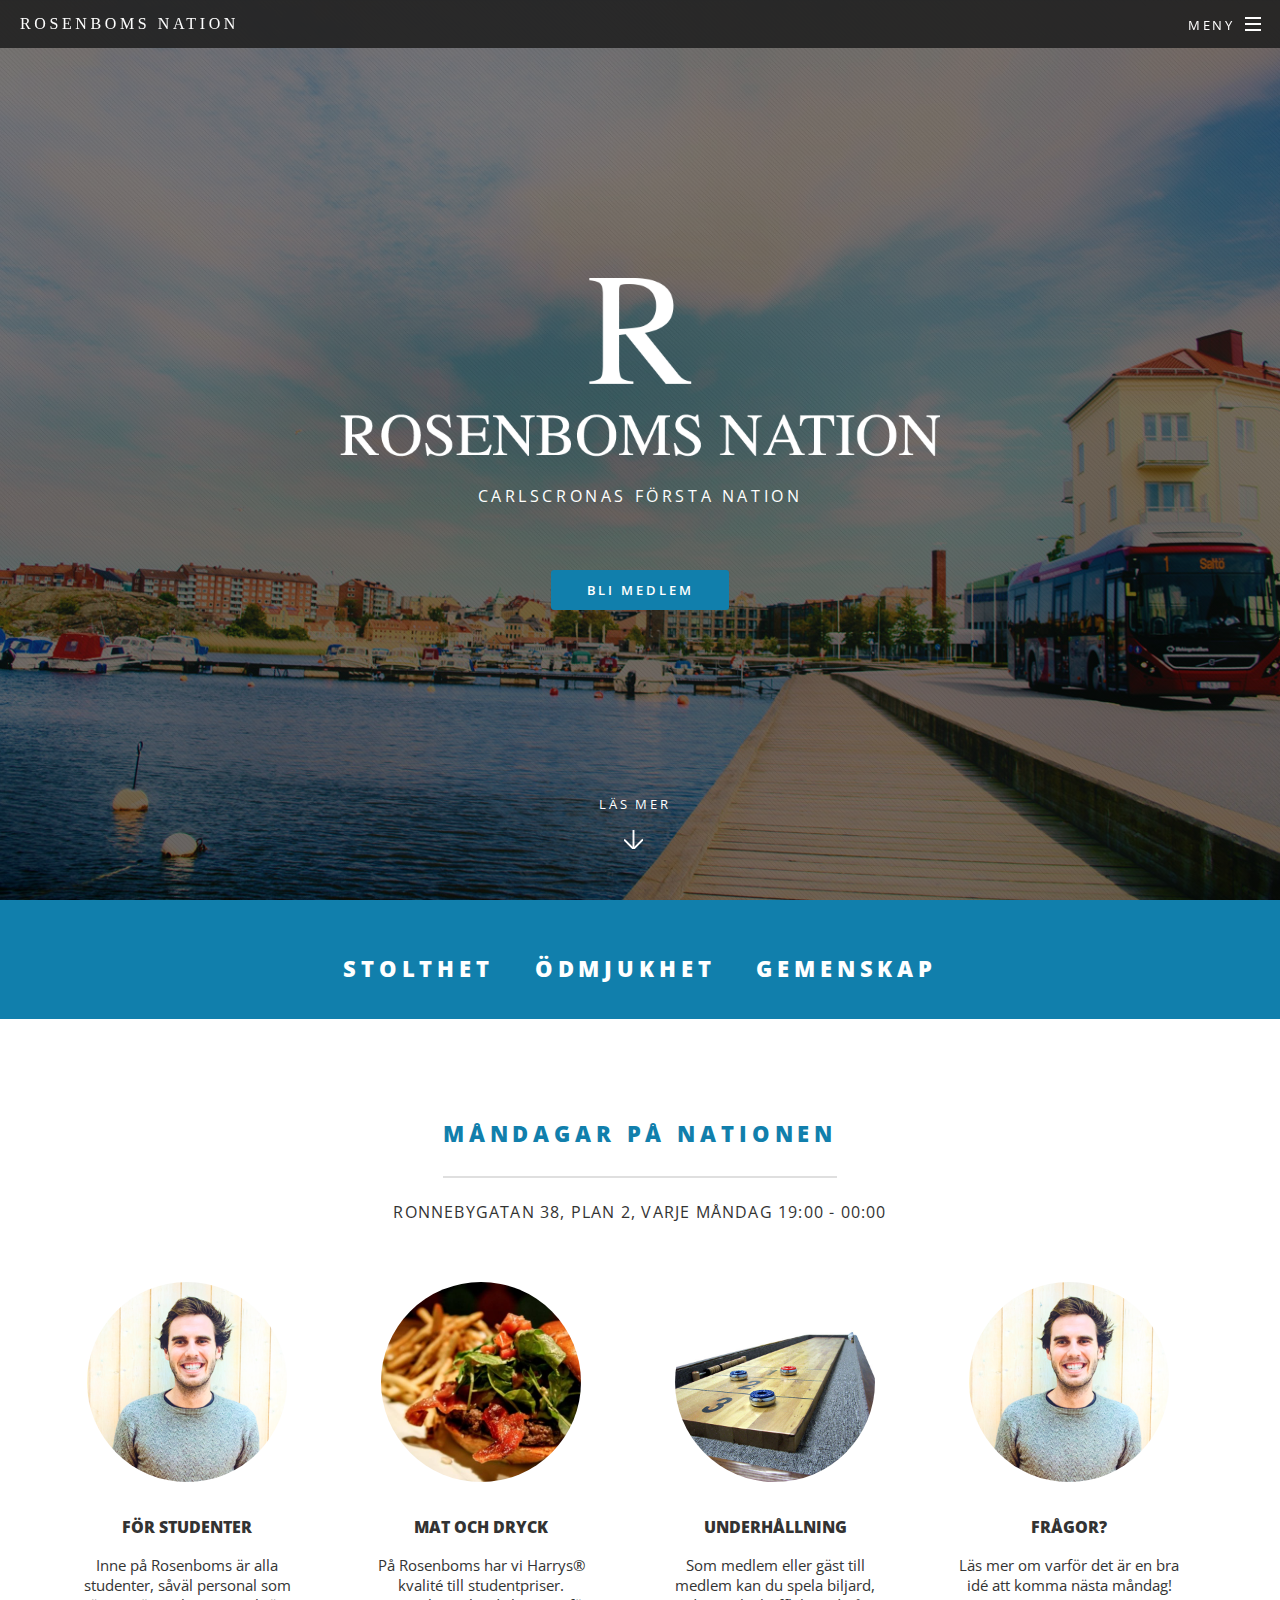
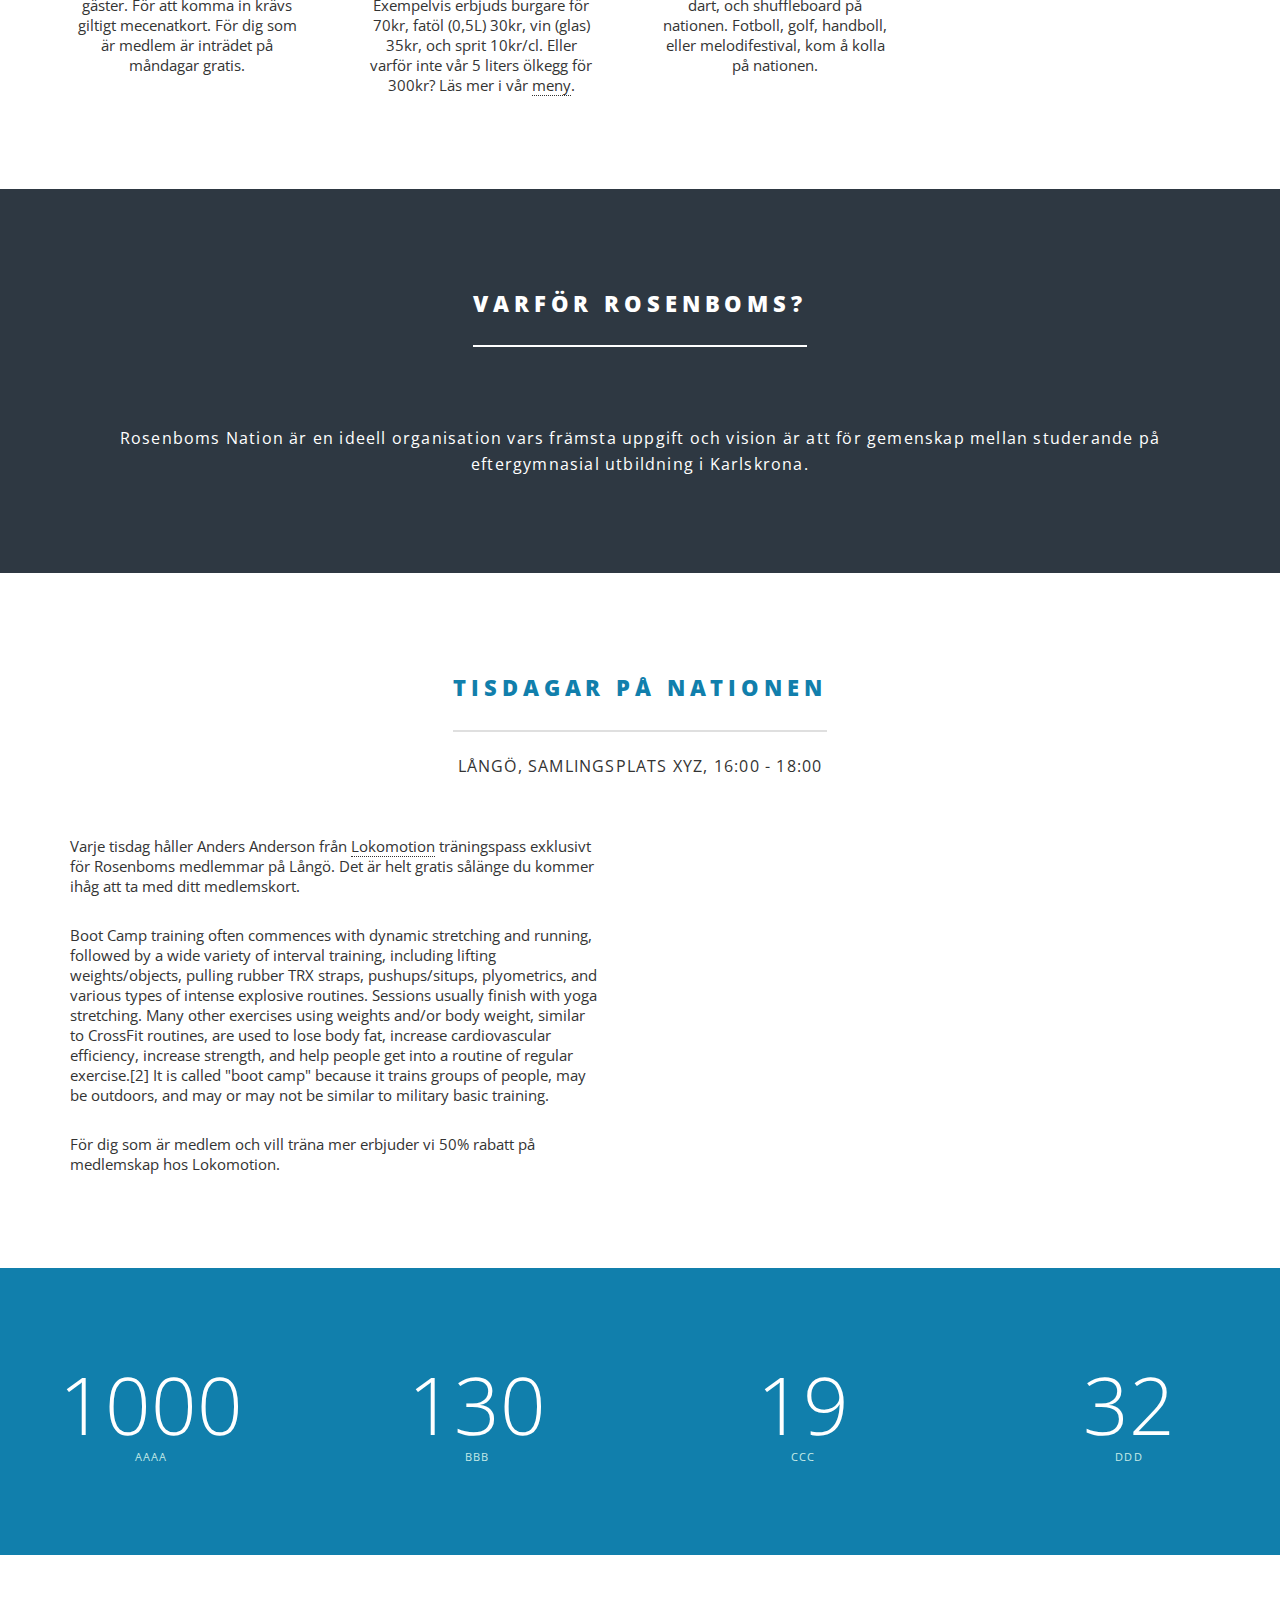
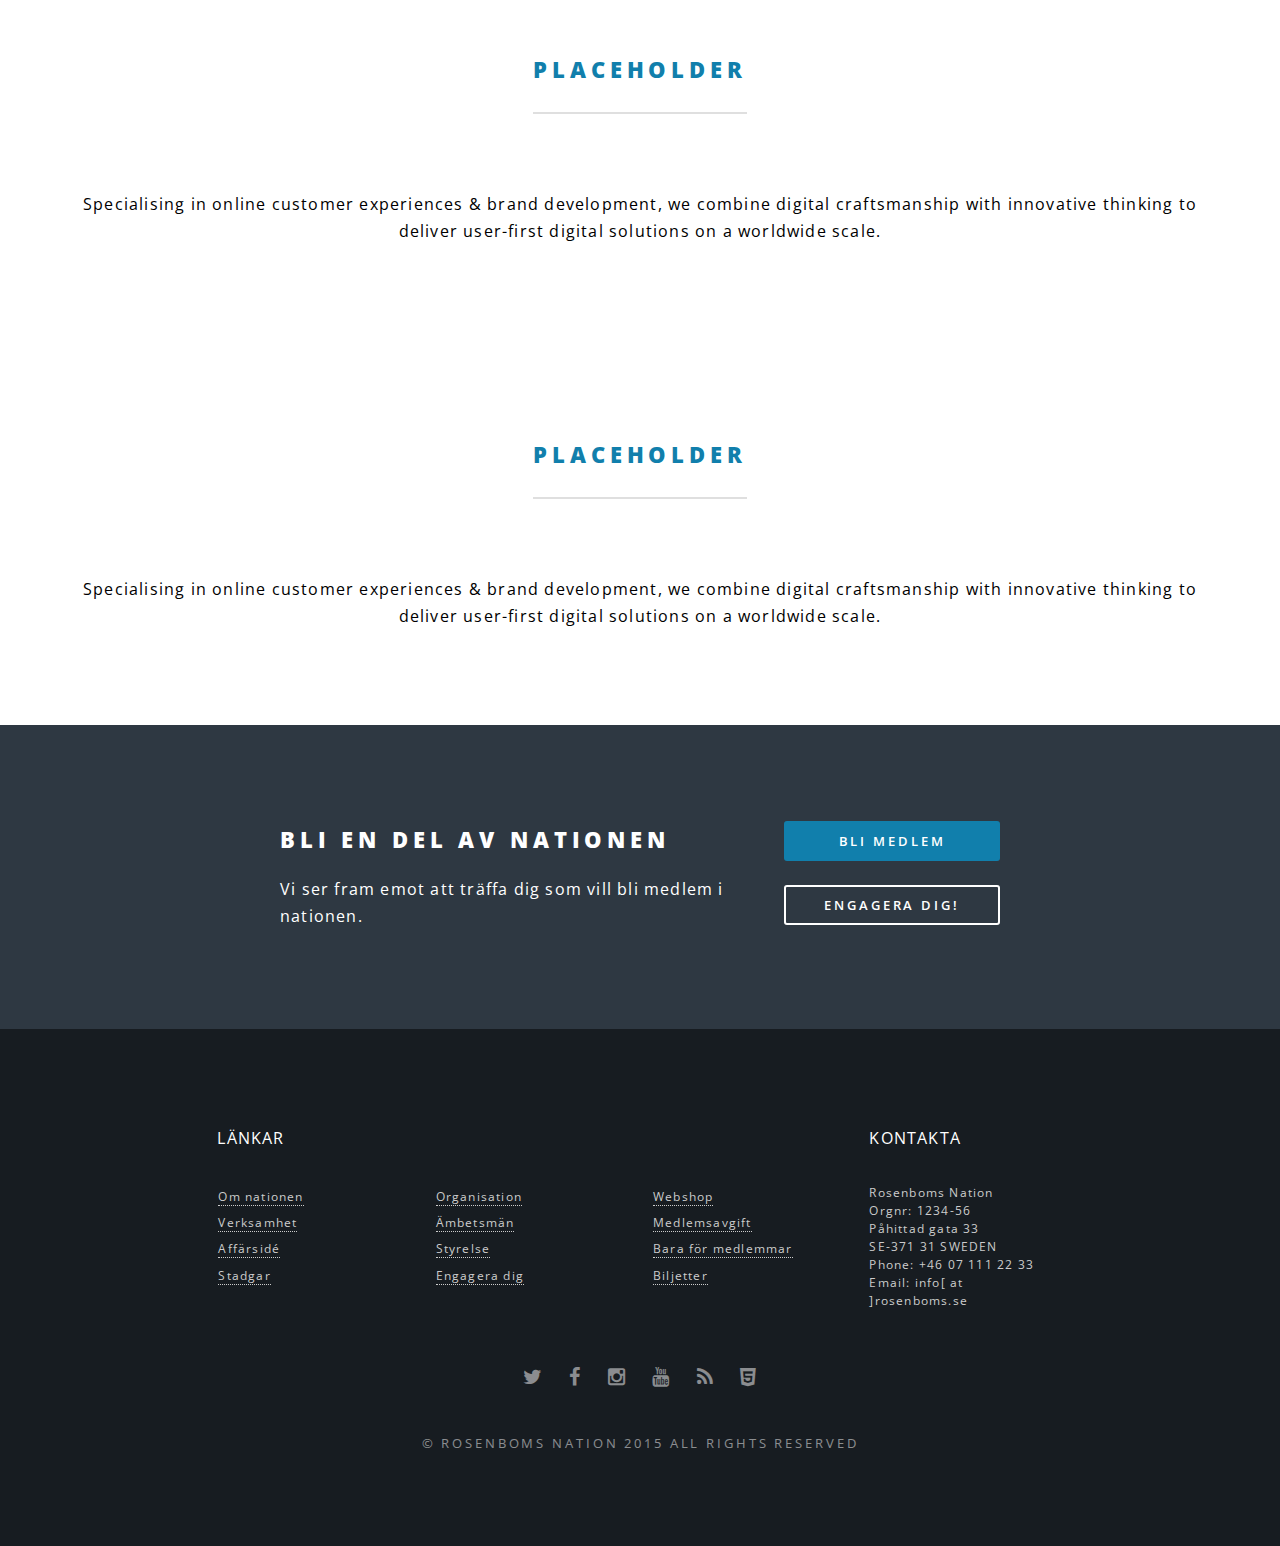
==== commit f471b089: "aaa lot" ====
--- a/beta/index.html
+++ b/beta/index.html
@@ -39,12 +39,28 @@
 										<a href="about.html#affarside" style="margin-top:-30px;margin-left:40px;font-size:7pt;">Affärsidé</a><br/>
 										<a href="org.html" style="margin-top:-30px;margin-left:40px;font-size:7pt;">Organisation</a>
 									</li>
+									<li><a href="webshop.html">Webshop</a><br />
+										<a target="_blank" href="webshop.html#member" 
+										style="margin-top:-30px;margin-left:40px;font-size:7pt;">Medlemskap</a><br/>
+										<a target="_blank" href="webshop.html#deals" 
+										style="margin-top:-30px;margin-left:40px;font-size:7pt;">Bara för medlemmar</a><br/>
+										<a target="_blank" href="webshop.html#events" 
+										style="margin-top:-30px;margin-left:40px;font-size:7pt;">Biljetter</a>
+									</li>
 									<li><a href="join.html#engageradig">Engagera dig</a></li>
 									<li><a href="join.html#blimedlem">Bli medlem</a></li>
 									<li>
-										<a href="https://www.facebook.com/rosenboms/">Event/Aktuellt</a><br/>
-										<a href="https://www.facebook.com/rosenboms/timeline" style="margin-top:-30px;margin-left:40px;font-size:7pt;">Facebook</a><br/>
-										<a href="http://rosenboms.spotlife.se/" style="margin-top:-30px;margin-left:40px;font-size:7pt;">Blogg</a>
+										<a href="javascript:void(0);">Följ oss</a><br/>
+										<a target="_blank" href="https://www.facebook.com/rosenboms/timeline" 
+										style="margin-top:-30px;margin-left:40px;font-size:7pt;">Facebook</a><br/>
+										<a target="_blank" href="http://rosenboms.spotlife.se/" 
+										style="margin-top:-30px;margin-left:40px;font-size:7pt;">Blogg</a><br/>
+										<a target="_blank" href="https://twitter.com/Rosenboms" 
+										style="margin-top:-30px;margin-left:40px;font-size:7pt;">Twitter</a><br/>
+										<a target="_blank" href="https://instagram.com/rosenboms" 
+										style="margin-top:-30px;margin-left:40px;font-size:7pt;">Instagram</a><br/>
+										<a target="_blank" href="https://www.youtube.com/channel/UCZKb_Yr6hDqIbjSdDMZ4IAA" 
+										style="margin-top:-30px;margin-left:40px;font-size:7pt;">Youtube</a><br/>
 									</li>
 								</ul>
 							</div>
@@ -52,11 +68,13 @@
 					</ul>
 				</nav>
 			</header>
+
 			<!-- Banner -->
 			<section id="banner">
 				<div class="inner">
-					<h1>R</h1>
-					<h2>Rosenboms nation</h2>
+				<!--	<h1>R</h1>
+					<h2>Rosenboms nation</h2>-->
+					<img src="images/logo.png" id="logoimg" />
 					<p>Carlscronas första nation</p>
 					<ul class="actions">
 						<li><a href="join.html#blimedlem" class="button special">Bli medlem</a></li>
@@ -65,23 +83,14 @@
 				<a href="#one" class="more scrolly">Läs Mer</a>
 			</section>
 
-			<!-- One -->
-			<section id="one" class="wrapper style1 special">
-				<div class="inner">
-					<header class="major">
-						<h2>Välkommen till Rosenboms nation</h2>
-						<p>Rosenboms nation är en nystartad studentnation av och för alla studenter i Blekinge län. <br />
-						Vår verksamhet drivs helt ideellt och genomsyras av våra tre värdegrunder:</p>
-					</header>
-					<ul class="icons major">
-						<li><span class="icon major style3">S</span><span class="label3">Stolthet</span></li>
-						<li><span class="icon major style3">Ö</span><span class="label3">Ödmjukhet</span></li>
-						<li><span class="icon major style3">G</span><span class="label3">Gemenskap</span></li>
-					</ul>
-				</div>
-			</section>
+			<section id="one" class="wrapper style1 special" STYLE="padding-top:50px;padding-bottom:10px;">
+				<div class="inner">
+					<h2 style="word-spacing:30px;">STOLTHET ÖDMJUKHET GEMENSKAP</h2>
+				</div>
+			</section>
+
 				
-			<!-- Three -->
+			<!-- 
 			<section id="three" class="wrapper style3 special">
 				<div class="inner">
 					<header class="major">
@@ -105,6 +114,132 @@
 							<p>För att fylla våra medlemmars förväntningar och behov anordnas det bland annat Baler, Sittningar, Temak vällar, Workshops m... <a href="about.html#verksamhet">läs mer</a> </p>
 						</li>
 					</ul>
+				</div>
+			</section>
+-->
+			<!-- Three -->
+			<section id="three" class="wrapper style3 special" style="background-color:#fff;color:#000;">
+				<div class="inner">
+					<header class="major">
+						<h2 style="color:#117fac;">MÅNDAGAR PÅ NATIONEN</h2>
+						<p style="color:#333;">RONNEBYGATAN 38, PLAN 2, VARJE MÅNDAG 19:00 - 00:00</p>
+					</header>
+						<div class="row">
+							<div class="3u 12u$(medium)" style="margin:0px;padding:0px;">
+								<div class="box-reasons">
+									<img src="images/crew/p4.png" class="headshot" />
+									<h1>För studenter</h1>
+									<p>Inne på Rosenboms är alla studenter, såväl personal som gäster. För att komma in krävs giltigt mecenatkort. För dig som är medlem är inträdet på måndagar gratis.
+									</p>
+								</div>
+							</div>
+							<div class="3u 12u$(medium)" style="margin:0px;padding:0px;">
+								<div class="box-reasons">
+									<img src="images/dummybeer.png" class="headshot" />
+									<h1>Mat och dryck</h1>
+									<p>På Rosenboms har vi Harrys&reg; kvalité till studentpriser. Exempelvis erbjuds burgare för 70kr, fatöl (0,5L) 30kr, vin (glas) 35kr, och sprit 10kr/cl. Eller varför inte vår 5 liters ölkegg för 300kr? Läs mer i vår <a href="">meny</a>.</p>
+								</div>
+							</div>
+							<div class="3u 12u$(medium)" style="margin:0px;padding:0px;">
+								<div class="box-reasons">
+									<img src="images/dummyshuffl.jpg" class="headshot" />
+									<h1>Underhållning</h1>
+									<p>Som medlem eller gäst till medlem kan du spela biljard, dart, och shuffleboard på nationen. 
+									Fotboll, golf, handboll, eller melodifestival, kom å kolla på nationen.</p>
+								</div>
+							</div>
+							<div class="3u 12u$(medium)" style="margin:0px;padding:0px;">
+								<div class="box-reasons">
+									<img src="images/crew/p4.png" class="headshot" />
+									<h1>Frågor?</h1>
+									<p>Läs mer om varför det är en bra idé att komma nästa måndag!</p>
+								</div>
+							</div>
+						</div>
+				</div>
+			</section>
+
+			
+			<section class="wrapper style4 special">
+				<div class="inner">
+					<header class="major">
+						<h2>VARFÖR ROSENBOMS?</h2>
+					</header> 
+					<p>Rosenboms Nation är en ideell organisation vars främsta uppgift och vision är att för gemenskap mellan studerande på eftergymnasial utbildning i Karlskrona.</p>
+				</div>
+			</section>
+
+				
+			<section id="three" class="wrapper style3 special" style="background-color:#fff;color:#000;">
+				<div class="inner">
+					<header class="major">
+						<h2 style="color:#117fac;">TISDAGAR PÅ NATIONEN</h2>
+						<p style="color:#333;">LÅNGÖ, SAMLINGSPLATS XYZ, 16:00 - 18:00</p>
+					</header>
+					<div class="row">
+						<div class="6u 12u$(medium)" style="margin:0px;padding:0px;">
+							<div class="box-reasons" style="text-align:left;">
+								<p>Varje tisdag håller Anders Anderson från <a href="http://www.lokomotion.se/">Lokomotion</a> träningspass exklusivt för Rosenboms medlemmar på Långö. Det är helt gratis sålänge du kommer ihåg att ta med ditt medlemskort.</p>
+								<P>Boot Camp training often commences with dynamic stretching and running, followed by a wide variety of interval training, including lifting weights/objects, pulling rubber TRX straps, pushups/situps, plyometrics, and various types of intense explosive routines. Sessions usually finish with yoga stretching. Many other exercises using weights and/or body weight, similar to CrossFit routines, are used to lose body fat, increase cardiovascular efficiency, increase strength, and help people get into a routine of regular exercise.[2] It is called "boot camp" because it trains groups of people, may be outdoors, and may or may not be similar to military basic training.</p>
+								<p>För dig som är medlem och vill träna mer erbjuder vi 50% rabatt på medlemskap hos Lokomotion.</p>
+							</div>
+						</div>
+						<div class="6u 12u$(medium)" style="margin:0px;padding:0px;">
+							<div class="box-reasons">						
+								<iframe width="560" height="315" src="https://www.youtube.com/embed/DLDlszsQUFg" frameborder="0" allowfullscreen></iframe>
+							</div>
+						</div>
+					</div>
+				</div>
+			</section>
+			<!-- One -->
+			<section id="gaah" class="wrapper style1 special">
+				<div class="row">
+					<div class="3u 12u$(medium)">
+						<div class="numcircle">
+							<h1 id="days">1000</h1>
+							<p>AAAA</p>
+						</div>
+					</div>
+					<div class="3u 12u$(medium)">
+						<div class="numcircle">
+							<h1 id="hours">130</h1>
+							<p>BBB</p>
+						</div>
+					</div>
+					<div class="3u 12u$(medium)">
+						<div class="numcircle">
+							<h1 id="minutes">19</h1>
+							<p>CCC</p>
+						</div>
+					</div>
+					<div class="3u 12u$(medium)">
+						<div class="numcircle">
+							<h1 id="secs">32</h1>
+							<p>DDD</p>
+						</div>
+					</div>
+				</div>
+			</section>
+
+			<!-- One -->
+			<section id="two" class="wrapper style3 special"  style="background-color:#fff;color:#000;">
+				<div class="inner">
+					<header class="major">
+						<h2 style="color:#117fac;">PLACEHOLDER</h2>
+					</header> 
+					<p>Specialising in online customer experiences &amp; brand development, we combine digital craftsmanship with innovative thinking to deliver user-first digital solutions on a worldwide scale.</p>
+				</div>
+			</section>
+
+
+			<!-- One -->
+			<section id="two" class="wrapper style3 special"  style="background-color:#fff;color:#000;">
+				<div class="inner">
+					<header class="major">
+						<h2 style="color:#117fac;">PLACEHOLDER</h2>
+					</header> 
+					<p>Specialising in online customer experiences &amp; brand development, we combine digital craftsmanship with innovative thinking to deliver user-first digital solutions on a worldwide scale.</p>
 				</div>
 			</section>
 
@@ -124,16 +259,81 @@
 
 		<!-- Footer -->
 			<footer id="footer">
-				<ul class="icons">
-					<li><a target="_blank" href="https://twitter.com/Rosenboms" class="icon fa-twitter"><span class="label">Twitter</span></a></li>
-					<li><a target="_blank" href="https://www.facebook.com/rosenboms" class="icon fa-facebook"><span class="label">Facebook</span></a></li>
-					<li><a target="_blank" href="https://instagram.com/rosenboms" class="icon fa-instagram"><span class="label">Instagram</span></a></li>
-					<li><a target="_blank" href="https://www.youtube.com/channel/UCZKb_Yr6hDqIbjSdDMZ4IAA" class="icon fa-youtube"><span class="label">Youtube</span></a></li>
-					<li><a href="#" class="icon fa-envelope-o" onclick="javascript:alert('info snabel-a rosenboms punkt se');"><span class="label">Email</span></a></li>
-				</ul>
-				<ul class="copyright">
-					<li>&copy; Rosenboms Nation i Carlscrona</li><li>Design: <a href="http://html5up.net">HTML5 UP</a></li>
-				</ul>
+				<div class="row">
+					<div class="2u 12u$(medium)">
+					&nbsp;
+					</div>
+					<div class="2u 12u$(medium)" style="text-align:left;">
+						<p>LÄNKAR</p>
+						<ul class="footlinks">
+							<li><a href="about.html">Om nationen</a></li>
+							<li><a href="about.html#verksamhet">Verksamhet</a></li>
+							<li><a href="about.html#affarside">Affärsidé</a></li>
+							<li><a href="stadgar.pdf">Stadgar</a></li>
+						</ul>
+					</div>
+					<div class="2u 12u$(medium)" style="text-align:left;">
+						<p>&nbsp;</p>
+						<ul class="footlinks">
+							<li><a href="org.html">Organisation</a></li>
+							<li><a href="org.html#officials">Ämbetsmän</a></li>
+							<li><a href="org.html#board">Styrelse</a></li>
+							<li><a href="join.html">Engagera dig</a></li>
+						</ul>
+					</div>
+					<div class="2u 12u$(medium)" style="text-align:left;">
+						<p>&nbsp;</p>
+						<ul class="footlinks">
+							<li><a href="webshop.html">Webshop</a></li>
+							<li><a href="webshop.html#member">Medlemsavgift</a></li>
+							<li><a href="webshop.html#deals">Bara för medlemmar</a></li>
+							<li><a href="webshop.html#events">Biljetter</a></li>
+						</ul>
+					</div>
+					<div class="2u 12u$(medium)" style="text-align:left;">
+						<p>KONTAKTA</p>
+						<p style="font-size:9pt;line-height:150%;color:#ccc;">
+						Rosenboms Nation<br />
+						Orgnr: 1234-56<br />
+						Påhittad gata 33<br />
+						SE-371 31 SWEDEN<br />
+						Phone: +46 07 111 22 33<br />
+						Email: info[ at ]rosenboms.se
+						</p>
+					</div>
+					<div class="2u 12u$(medium)">
+					&nbsp;
+					</div>
+				</div>
+				<div class="row">
+					<div class="12u 12u$(medium)" style="margin-top:30px;">
+						<ul class="icons">
+							<li>
+								<a target="_blank" href="https://twitter.com/Rosenboms" class="icon fa-twitter"><span class="label">Twitter</span></a>
+							</li>
+							<li>
+								<a target="_blank" href="https://www.facebook.com/rosenboms" class="icon fa-facebook"><span class="label">Facebook</span></a>
+							</li>
+							<li>
+								<a target="_blank" href="https://instagram.com/rosenboms" class="icon fa-instagram"><span class="label">Instagram</span></a>
+							</li>
+							<li>
+								<a target="_blank" href="https://www.youtube.com/channel/UCZKb_Yr6hDqIbjSdDMZ4IAA" class="icon fa-youtube"><span class="label">Youtube</span></a>
+							</li>
+							<li>
+								<a target="_blank" href="http://rosenboms.spotlife.se/" class="icon fa-rss"><span class="label">Blog</span></a>
+							</li>
+							<li>
+								<a target="_blank" href="http://html5up.net/" class="icon fa-html5"><span class="label">HTML5UP</span></a>
+							</li>
+						</ul>
+					</div>
+					<div class="12u 12u$(medium)">
+						<ul class="copyright">
+							<li>&copy; Rosenboms Nation 2015 ALL RIGHTS RESERVED</li>
+						</ul>
+					</div>
+				</div>
 			</footer>
 
 		</div>
--- a/beta/css/style.css
+++ b/beta/css/style.css
@@ -2290,7 +2290,7 @@
 		input[type="button"].special,
 		button.special,
 		.button.special {
-			background-color: #ed4933;
+			background-color: #117FAC;
 			box-shadow: none !important;
 			color: #ffffff !important;
 		}
@@ -2300,7 +2300,7 @@
 			input[type="button"].special:hover,
 			button.special:hover,
 			.button.special:hover {
-				background-color: #ef5e4a !important;
+				background-color: #117FAC !important;
 			}
 
 			input[type="submit"].special:active,
@@ -2491,6 +2491,104 @@
 }
 
 
+/*master page, reason to join next monday boxes*/
+.box-reasons img{
+	width:200px;
+	height: 200px;
+	margin-bottom: 30px;
+}
+.box-reasons{
+	background:#fff;
+	color:#000;
+	padding-left: 30px;
+	padding-right: 30px;
+	margin: 0px;
+}
+.box-reasons h1
+{
+	color:#333;
+	height: 20px;
+	letter-spacing: normal;
+}
+.box-reasons p
+{
+	font-size:11pt;
+	line-height: normal;
+	letter-spacing: normal;
+	color:#333;
+}
+
+/* Headshot images */
+
+.headshot
+{
+	width: 150px;
+	height: 150px;
+	border-radius: 150px;
+	-webkit-border-radius: 150px;
+	-moz-border-radius: 150px;
+}
+.crewmember
+{
+	text-align:center;
+	height:300px;
+}
+.crewmember h2
+{
+	font-size:12pt;
+	margin-bottom: 0px;
+}
+.crewmember h3
+{
+	font-size:9pt;
+	font-weight: normal;
+}
+.crewmember p
+{
+	font-size:9pt;
+	text-align: justify;
+	line-height: normal;
+	display:none;
+}
+.crewmember:hover
+{
+	position: relative;
+	text-align:left;
+	margin-top: -50px;
+	padding-bottom: 0px;
+}
+.crewmember:hover p
+{
+	padding-top: 10px;
+	display:block;
+}
+.crewmember:hover h2
+{
+	font-size:9pt;
+	display: inline;
+}
+.crewmember:hover h3
+{
+	font-size:7pt;
+	display: none;
+}
+.crewmember:hover img
+{
+	position: relative;
+	top:10px;
+	width: 30px;
+	height: 30px;
+    filter: url("data:image/svg+xml;utf8,<svg xmlns=\'http://www.w3.org/2000/svg\'><filter id=\'grayscale\'><feColorMatrix type=\'matrix\' values=\'1 0 0 0 0, 0 1 0 0 0, 0 0 1 0 0, 0 0 0 1 0\'/></filter></svg>#grayscale");
+    filter: grayscale(0%);
+    -moz-filter: grayscale(0%);
+    -ms-filter: grayscale(0%);
+    -o-filter: grayscale(0%);
+    filter: none ; /* IE6-9 */
+    zoom:1;
+    -webkit-filter: grayscale(0%); /* Chrome 19+, Safari 6+, Safari 6+ iOS */
+}
+
+
 /* Spotlight */
 
 	.spotlight {
@@ -2640,7 +2738,7 @@
 		}
 
 		.wrapper.style1 {
-			background-color: #336E7B;
+			background-color: #117fac;
 			color: #c7ebe8;
 		}
 
@@ -3149,7 +3247,7 @@
 		-ms-transition: -ms-transform 0.5s ease;
 		transition: transform 0.5s ease;
 		-webkit-overflow-scrolling: touch;
-		background: #22313F;
+		background: rgba(0,0,0,0.5);
 		color: #ffffff;
 		height: 100%;
 		max-width: 80%;
@@ -3239,7 +3337,7 @@
 		-webkit-transition: background-color 0.2s ease;
 		-ms-transition: background-color 0.2s ease;
 		transition: background-color 0.2s ease;
-		background: #2e3842;
+		background: rgba(33,33,33,0.9);
 		height: 3em;
 		left: 0;
 		line-height: 3em;
@@ -3247,6 +3345,23 @@
 		top: 0;
 		width: 100%;
 		z-index: 10000;
+	}
+
+	#logoimg
+	{
+		width:600px;
+	}
+	@media screen and (max-width: 736px) {
+		#logoimg
+		{
+			width:400px;
+		}		
+	}
+	@media screen and (max-width: 500px) {
+		#logoimg
+		{
+			width:200px;
+		}		
 	}
 
 		#header h1 {
@@ -3535,7 +3650,7 @@
 			-ms-transition-delay: 1.25s;
 			transition-delay: 1.25s;
 			content: '';
-			background: #2e3842;
+			background: #3c3c3c;
 			display: block;
 			width: 100%;
 			height: 100%;
@@ -3654,10 +3769,10 @@
 
 	#main > header {
 		padding: 12em 0 10em 0;
-		background-image: -moz-linear-gradient(top, rgba(0,0,0,0.5), rgba(0,0,0,0.5)), url("../images/banner.jpg");
-		background-image: -webkit-linear-gradient(top, rgba(0,0,0,0.5), rgba(0,0,0,0.5)), url("../images/banner.jpg");
-		background-image: -ms-linear-gradient(top, rgba(0,0,0,0.5), rgba(0,0,0,0.5)), url("../images/banner.jpg");
-		background-image: linear-gradient(top, rgba(0,0,0,0.5), rgba(0,0,0,0.5)), url("../images/banner.jpg");
+		background-image: -moz-linear-gradient(top, rgba(0,0,0,0.5), rgba(0,0,0,0.5)), url("../images/banner-1400.jpg");
+		background-image: -webkit-linear-gradient(top, rgba(0,0,0,0.5), rgba(0,0,0,0.5)), url("../images/banner-1400.jpg");
+		background-image: -ms-linear-gradient(top, rgba(0,0,0,0.5), rgba(0,0,0,0.5)), url("../images/banner-1400.jpg");
+		background-image: linear-gradient(top, rgba(0,0,0,0.5), rgba(0,0,0,0.5)), url("../images/banner-1400.jpg");
 		background-attachment: fixed;
 		background-position: center center;
 		background-repeat: no-repeat;
@@ -3716,9 +3831,18 @@
 
 /* Footer */
 
+.footlinks
+{
+	font-size:9pt;
+	color:#ccc;
+	list-style: none;
+	padding-left: 0;
+	margin-left: -5px;
+}
+
 	#footer {
 		padding: 6em 0 4em 0;
-		background-color: #1d242a;
+		background-color: #281f1f;
 		text-align: center;
 	}
 
@@ -3790,10 +3914,10 @@
 /* Landing */
 
 	body.landing #page-wrapper {
-		background-image: -moz-linear-gradient(top, rgba(0,0,0,0.5), rgba(0,0,0,0.5)), url("../images/banner.jpg");
-		background-image: -webkit-linear-gradient(top, rgba(0,0,0,0.5), rgba(0,0,0,0.5)), url("../images/banner.jpg");
-		background-image: -ms-linear-gradient(top, rgba(0,0,0,0.5), rgba(0,0,0,0.5)), url("../images/banner.jpg");
-		background-image: linear-gradient(top, rgba(0,0,0,0.5), rgba(0,0,0,0.5)), url("../images/banner.jpg");
+		background-image: -moz-linear-gradient(top, rgba(0,0,0,0.5), rgba(0,0,0,0.5)), url("../images/banner-1400.jpg");
+		background-image: -webkit-linear-gradient(top, rgba(0,0,0,0.5), rgba(0,0,0,0.5)), url("../images/banner-1400.jpg");
+		background-image: -ms-linear-gradient(top, rgba(0,0,0,0.5), rgba(0,0,0,0.5)), url("../images/banner-1400.jpg");
+		background-image: linear-gradient(top, rgba(0,0,0,0.5), rgba(0,0,0,0.5)), url("../images/banner-1400.jpg");
 		background-attachment: fixed;
 		background-position: center center;
 		background-repeat: no-repeat;
@@ -3802,7 +3926,7 @@
 	}
 
 	body.landing #footer {
-		background-color: rgba(29, 36, 42, 0.9);
+		background-color: rgba(0,0,0,0.5);
 	}
 
 	body.is-mobile.landing #page-wrapper {
@@ -3811,10 +3935,10 @@
 
 	body.is-mobile.landing #banner,
 	body.is-mobile.landing .wrapper.style4 {
-		background-image: -moz-linear-gradient(top, rgba(0,0,0,0.5), rgba(0,0,0,0.5)), url("../images/banner.jpg");
-		background-image: -webkit-linear-gradient(top, rgba(0,0,0,0.5), rgba(0,0,0,0.5)), url("../images/banner.jpg");
-		background-image: -ms-linear-gradient(top, rgba(0,0,0,0.5), rgba(0,0,0,0.5)), url("../images/banner.jpg");
-		background-image: linear-gradient(top, rgba(0,0,0,0.5), rgba(0,0,0,0.5)), url("../images/banner.jpg");
+		background-image: -moz-linear-gradient(top, rgba(0,0,0,0.5), rgba(0,0,0,0.5)), url("../images/banner-800.jpg");
+		background-image: -webkit-linear-gradient(top, rgba(0,0,0,0.5), rgba(0,0,0,0.5)), url("../images/banner-800.jpg");
+		background-image: -ms-linear-gradient(top, rgba(0,0,0,0.5), rgba(0,0,0,0.5)), url("../images/banner-800.jpg");
+		background-image: linear-gradient(top, rgba(0,0,0,0.5), rgba(0,0,0,0.5)), url("../images/banner-800.jpg");
 		background-position: center center;
 		background-repeat: no-repeat;
 		background-size: cover;
@@ -3823,3 +3947,41 @@
 	body.is-mobile.landing #footer {
 		background-color: #1d242a;
 	}
+
+
+
+
+
+.numcircle {}
+.numcircle p
+{
+	font-size:8pt;
+}
+
+.numcircle h1
+{
+	font-weight:300; 
+	font-size:60pt;
+	margin-bottom:0px;
+	letter-spacing: normal;
+}
+
+	@media screen and (max-width: 736px) {
+		.numcircle
+		{
+			margin-right:1px;
+			margin-left:1px;
+		}
+		.numcircle p
+		{
+			font-size:8pt;
+		}
+
+		.numcircle h1
+		{
+			font-family:times; 
+			font-weight:300; 
+			font-size:30pt;
+		}
+	}
+
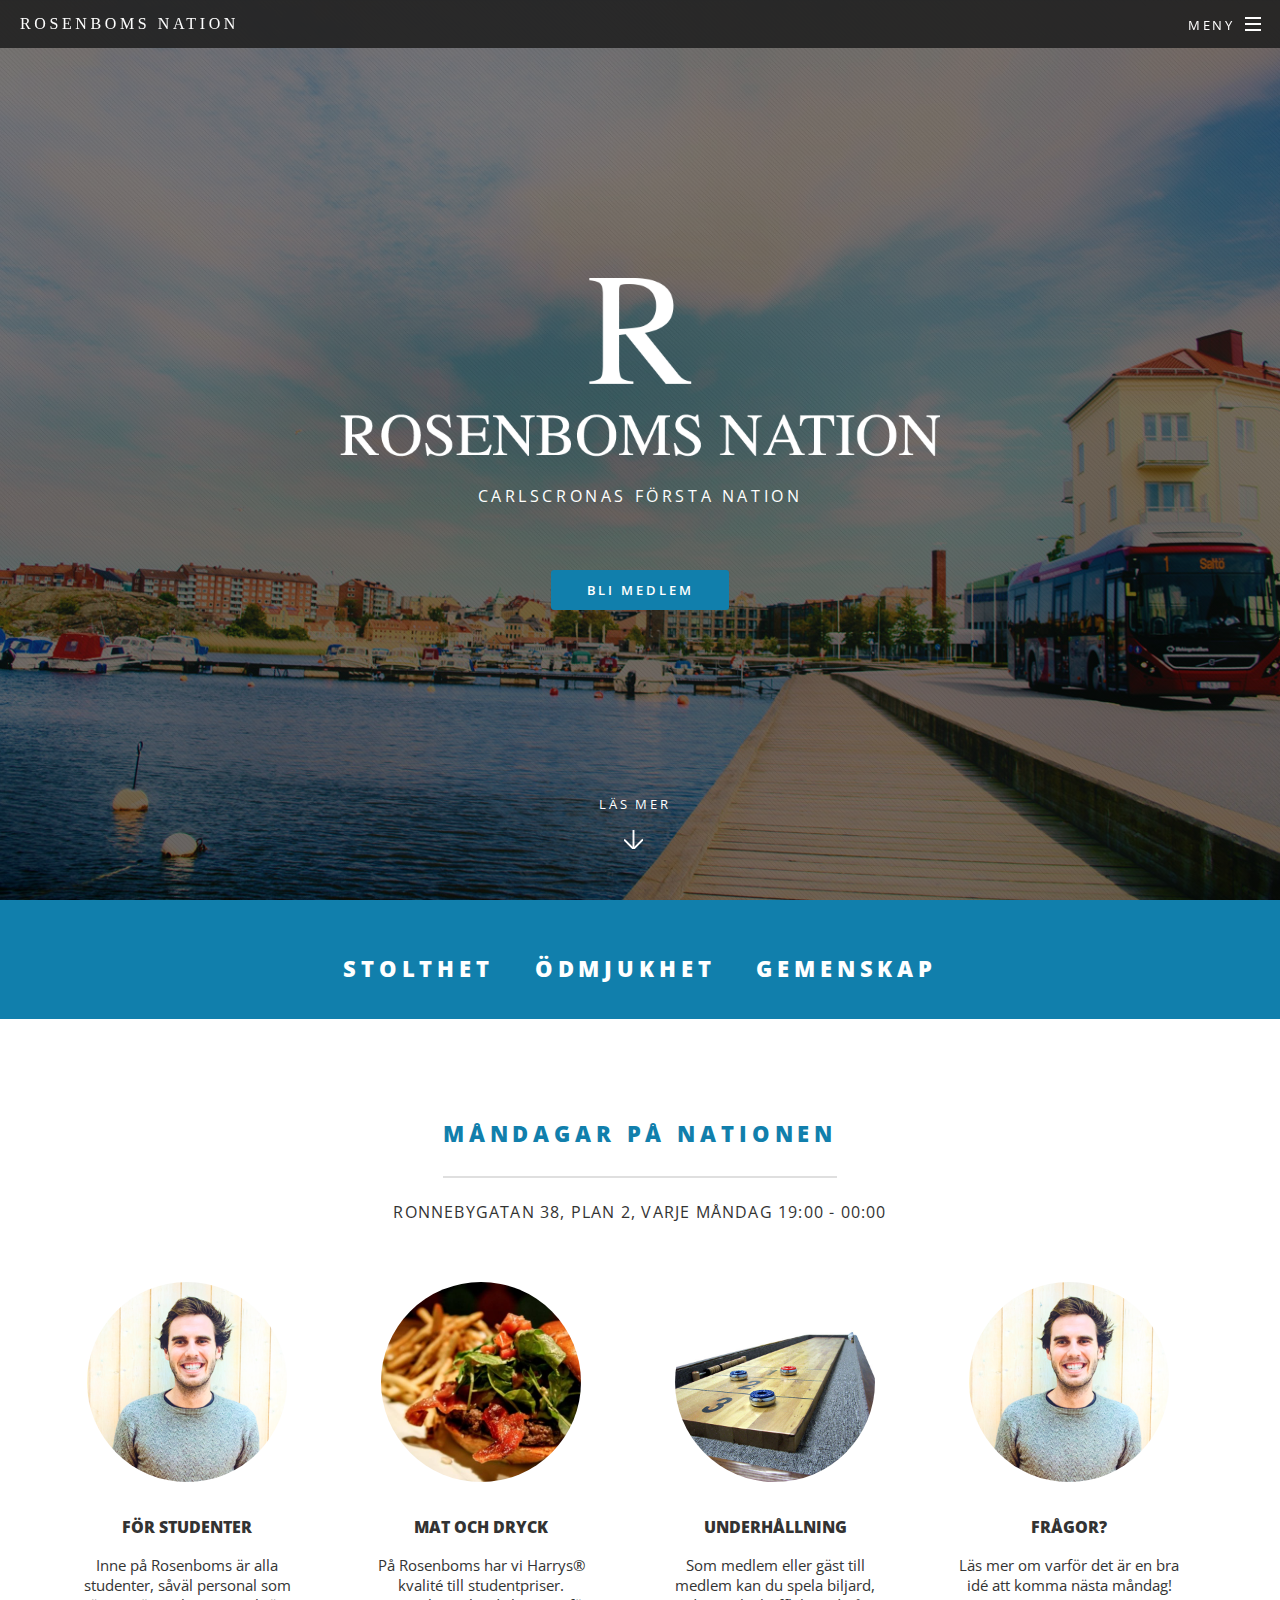
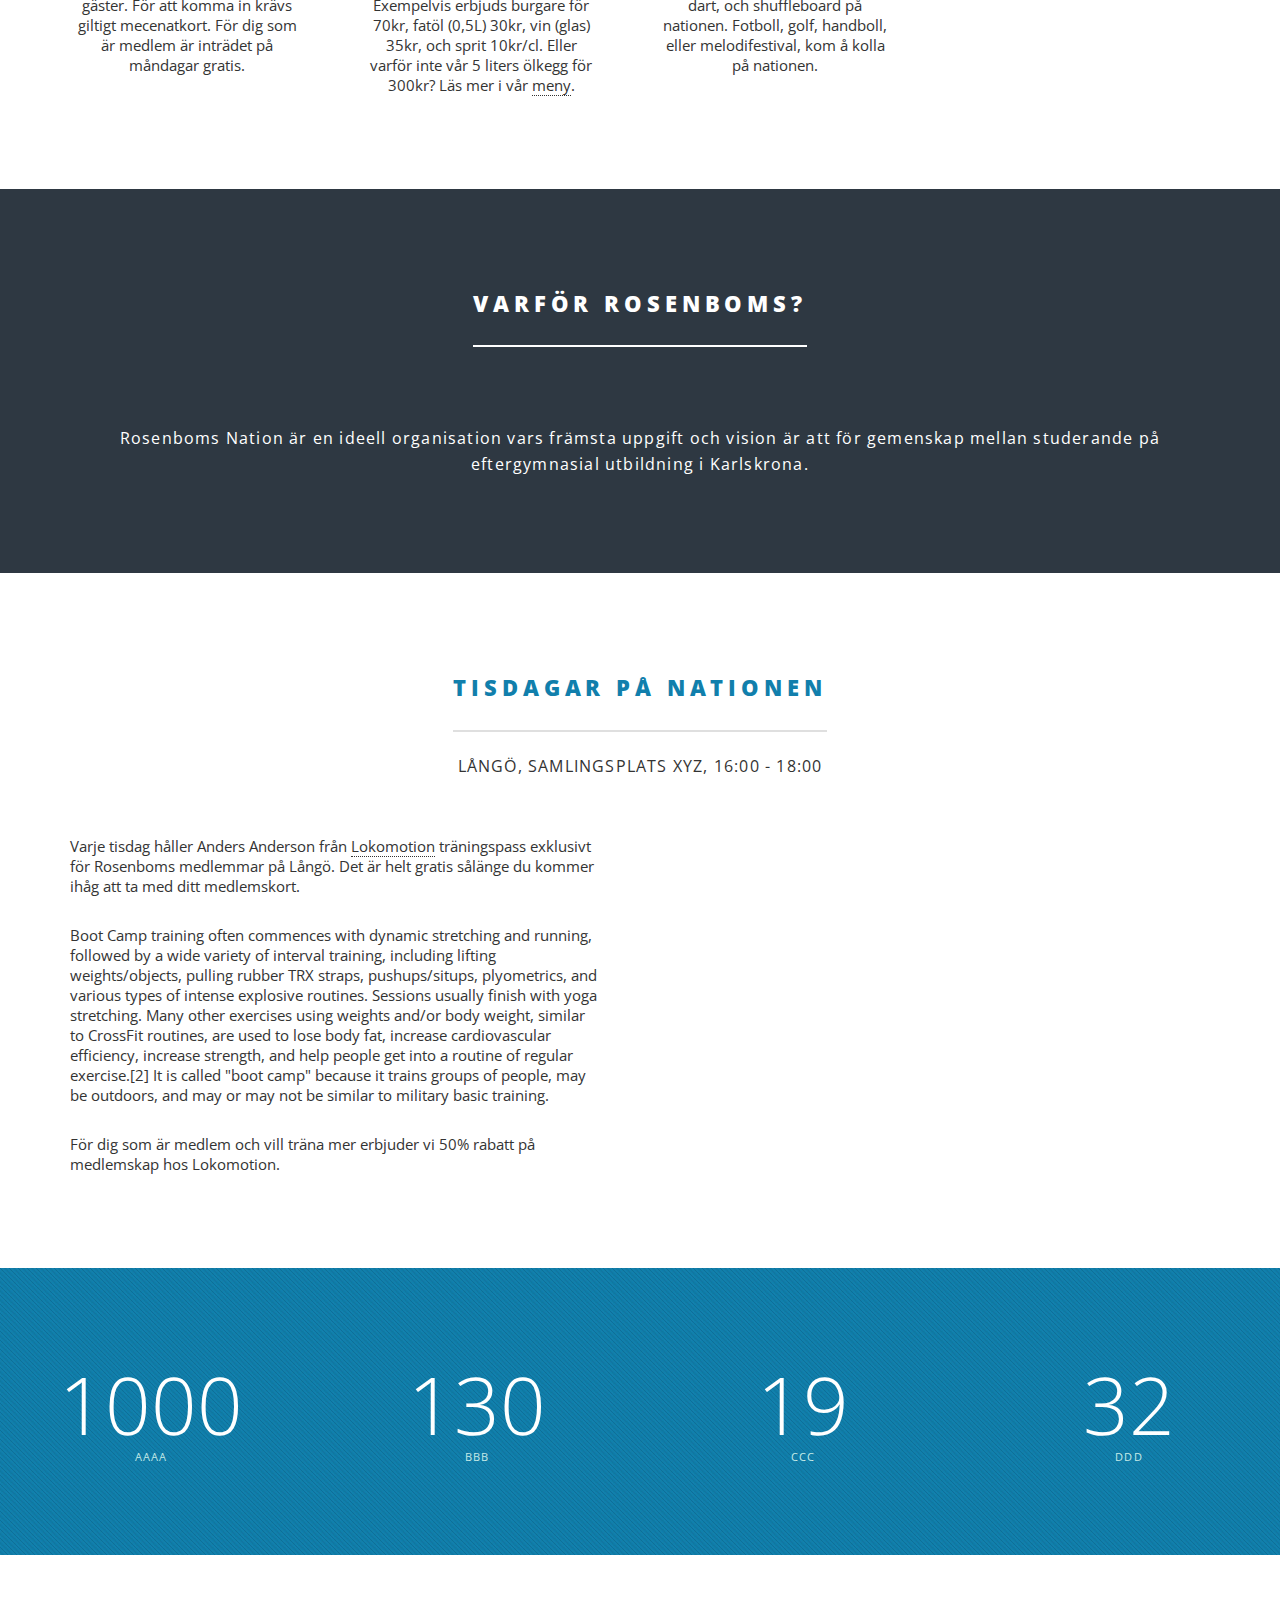
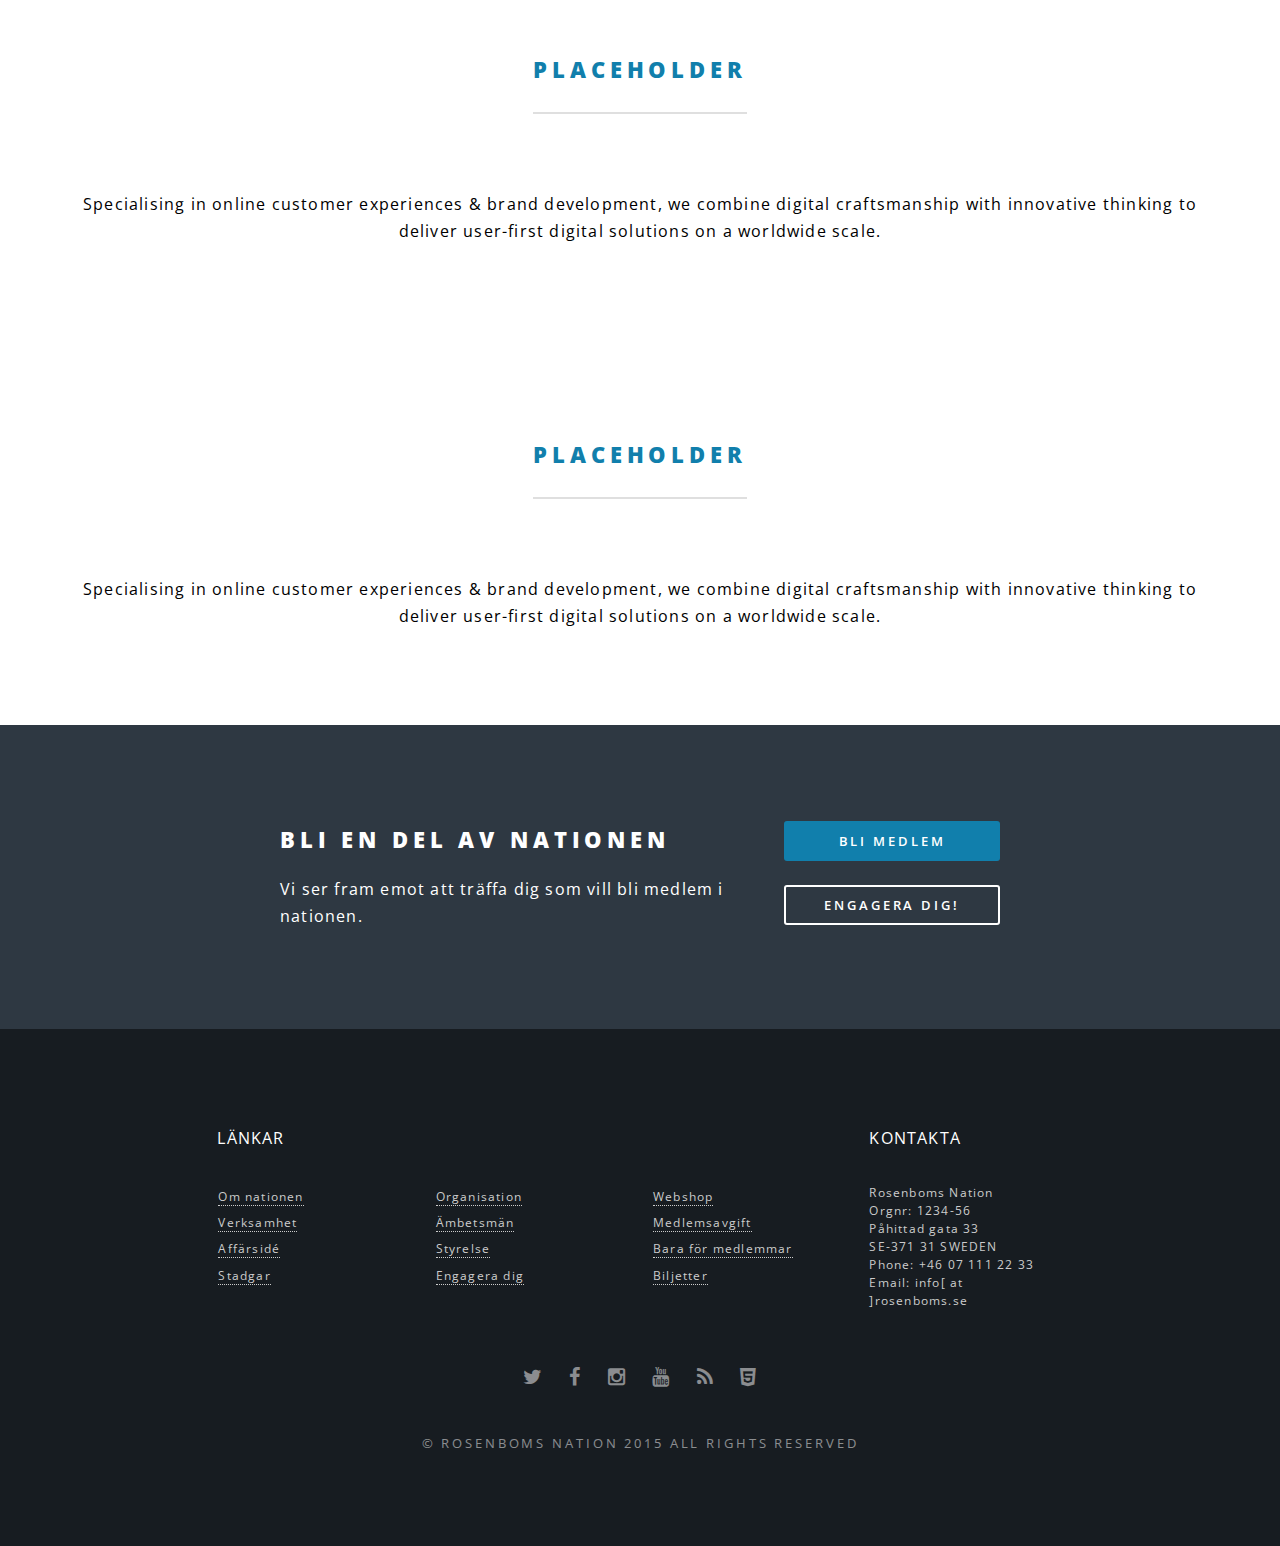
==== commit 793cfca4: "speed up loading delay" ====
--- a/beta/index.html
+++ b/beta/index.html
@@ -23,6 +23,7 @@
 
 		<!-- Page Wrapper -->
 		<div id="page-wrapper">
+
  			<!-- Header -->
 			<header id="header">
 				<h1><a href="index.html">ROSENBOMS NATION</a></h1>
@@ -72,6 +73,7 @@
 			<!-- Banner -->
 			<section id="banner">
 				<div class="inner">
+
 				<!--	<h1>R</h1>
 					<h2>Rosenboms nation</h2>-->
 					<img src="images/logo.png" id="logoimg" />
@@ -159,7 +161,7 @@
 				</div>
 			</section>
 
-			
+
 			<section class="wrapper style4 special">
 				<div class="inner">
 					<header class="major">
@@ -193,7 +195,7 @@
 				</div>
 			</section>
 			<!-- One -->
-			<section id="gaah" class="wrapper style1 special">
+			<section id="gaah" class="wrapper style1 special" style="background-image:url(images/pattern.jpg);background-repeat:repeat;">
 				<div class="row">
 					<div class="3u 12u$(medium)">
 						<div class="numcircle">
@@ -335,7 +337,6 @@
 					</div>
 				</div>
 			</footer>
-
 		</div>
 
 		<!-- Scripts -->
--- a/beta/css/style.css
+++ b/beta/css/style.css
@@ -3595,10 +3595,10 @@
 			-webkit-transition: -webkit-transform 0.75s ease, opacity 0.75s ease;
 			-ms-transition: -ms-transform 0.75s ease, opacity 0.75s ease;
 			transition: transform 0.75s ease, opacity 0.75s ease;
-			-moz-transition-delay: 3.5s;
-			-webkit-transition-delay: 3.5s;
-			-ms-transition-delay: 3.5s;
-			transition-delay: 3.5s;
+			-moz-transition-delay: 1.0s;
+			-webkit-transition-delay: 1.0s;
+			-ms-transition-delay: 1.0s;
+			transition-delay: 1.0s;
 			-moz-transform: translateY(0);
 			-webkit-transform: translateY(0);
 			-ms-transform: translateY(0);
@@ -3641,16 +3641,19 @@
 			-webkit-pointer-events: none;
 			-ms-pointer-events: none;
 			pointer-events: none;
-			-moz-transition: opacity 3s ease-in-out;
-			-webkit-transition: opacity 3s ease-in-out;
-			-ms-transition: opacity 3s ease-in-out;
-			transition: opacity 3s ease-in-out;
-			-moz-transition-delay: 1.25s;
-			-webkit-transition-delay: 1.25s;
-			-ms-transition-delay: 1.25s;
-			transition-delay: 1.25s;
+			-moz-transition: opacity 0.4s ease-in-out;
+			-webkit-transition: opacity 0.4s ease-in-out;
+			-ms-transition: opacity 0.4s ease-in-out;
+			transition: opacity 0.4s ease-in-out;
+			-moz-transition-delay: 0.25s;
+			-webkit-transition-delay: 0.25s;
+			-ms-transition-delay: 0.25s;
+			transition-delay: 0.25s;
 			content: '';
 			background: #3c3c3c;
+			background-image: url(../images/loading.gif);
+  			background-position: 5% 100px;
+			background-repeat: no-repeat;
 			display: block;
 			width: 100%;
 			height: 100%;
@@ -3948,10 +3951,6 @@
 		background-color: #1d242a;
 	}
 
-
-
-
-
 .numcircle {}
 .numcircle p
 {
--- a/beta/css/ie/v9.css
+++ b/beta/css/ie/v9.css
@@ -46,7 +46,7 @@
 
 	#banner,
 	.wrapper.style4 {
-		background-image: url("../../images/banner.jpg");
+		background-image: url("../../images/banner-1400.jpg");
 		background-position: center center;
 		background-repeat: no-repeat;
 		background-size: cover;
@@ -101,7 +101,7 @@
 /* Main */
 
 	#main > header {
-		background-image: url("../../images/banner.jpg");
+		background-image: url("../../images/banner-1400.jpg");
 		background-position: center center;
 		background-repeat: no-repeat;
 		background-size: cover;
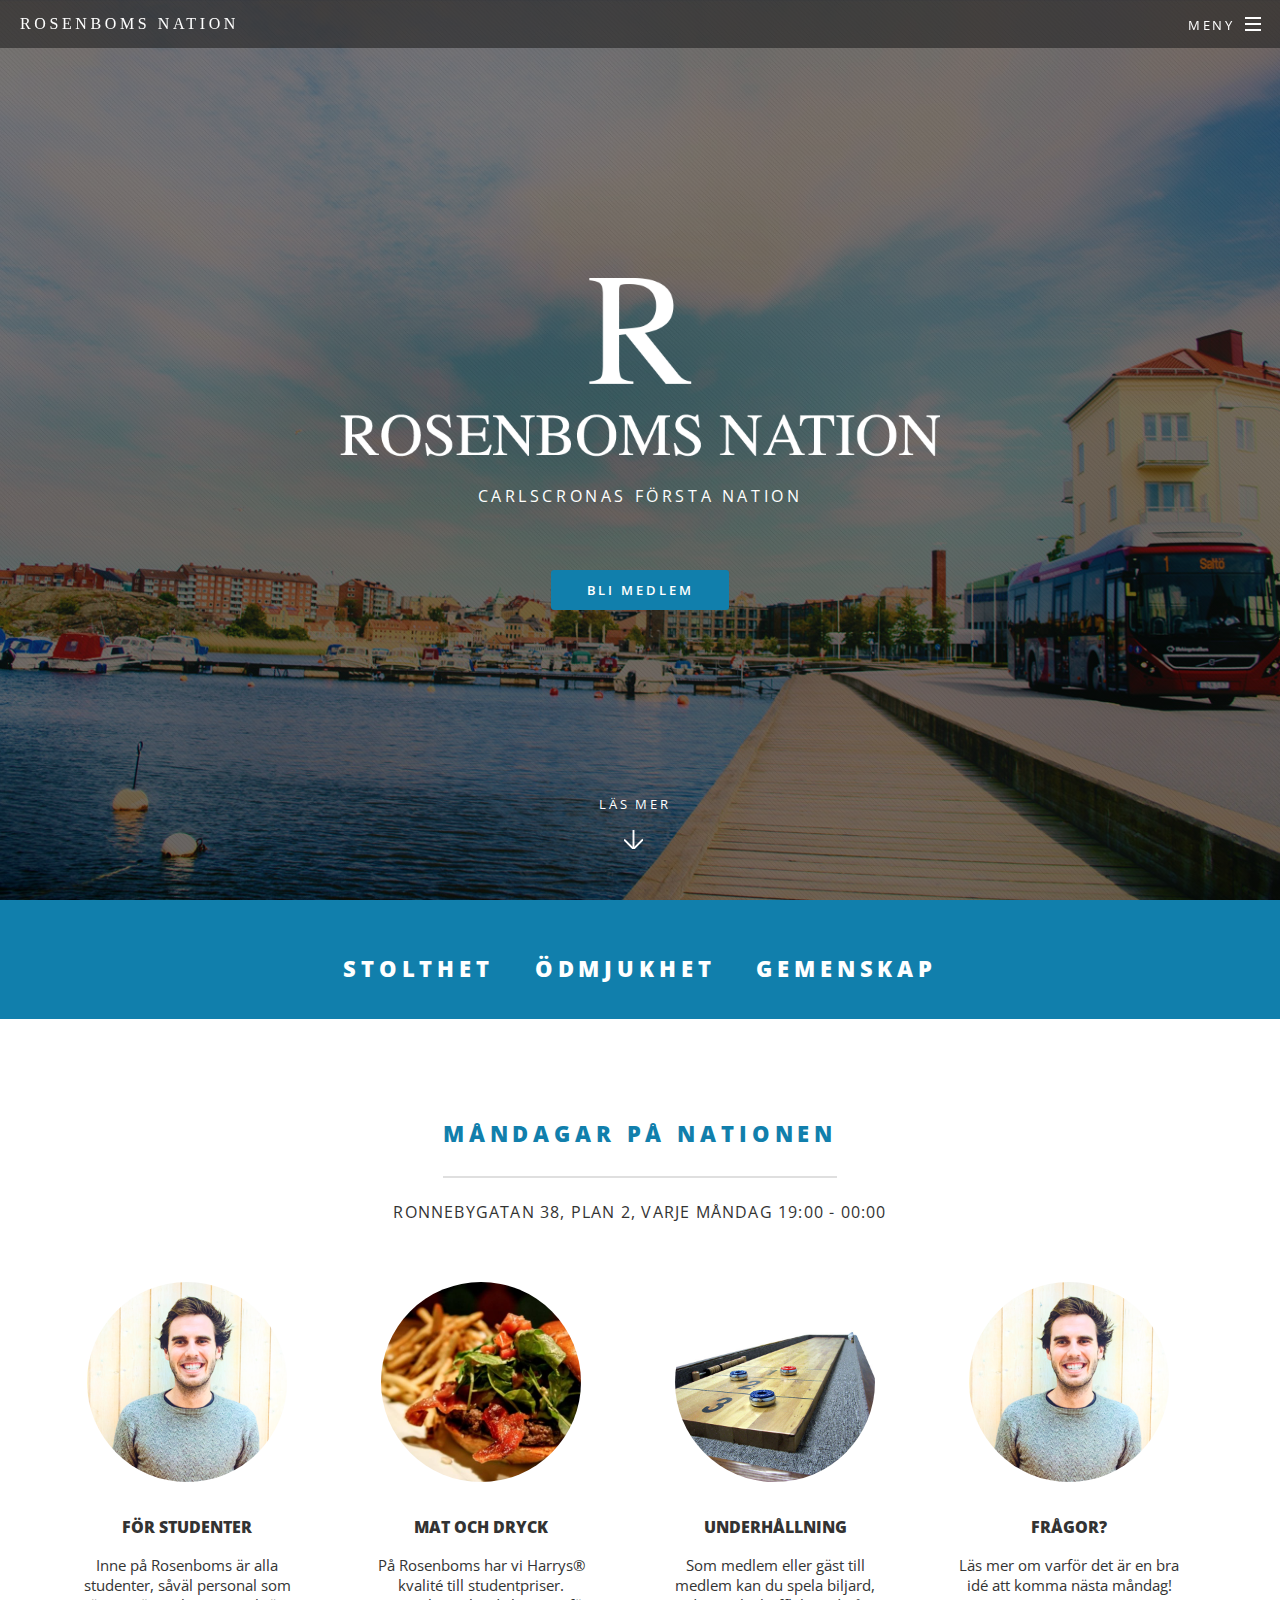
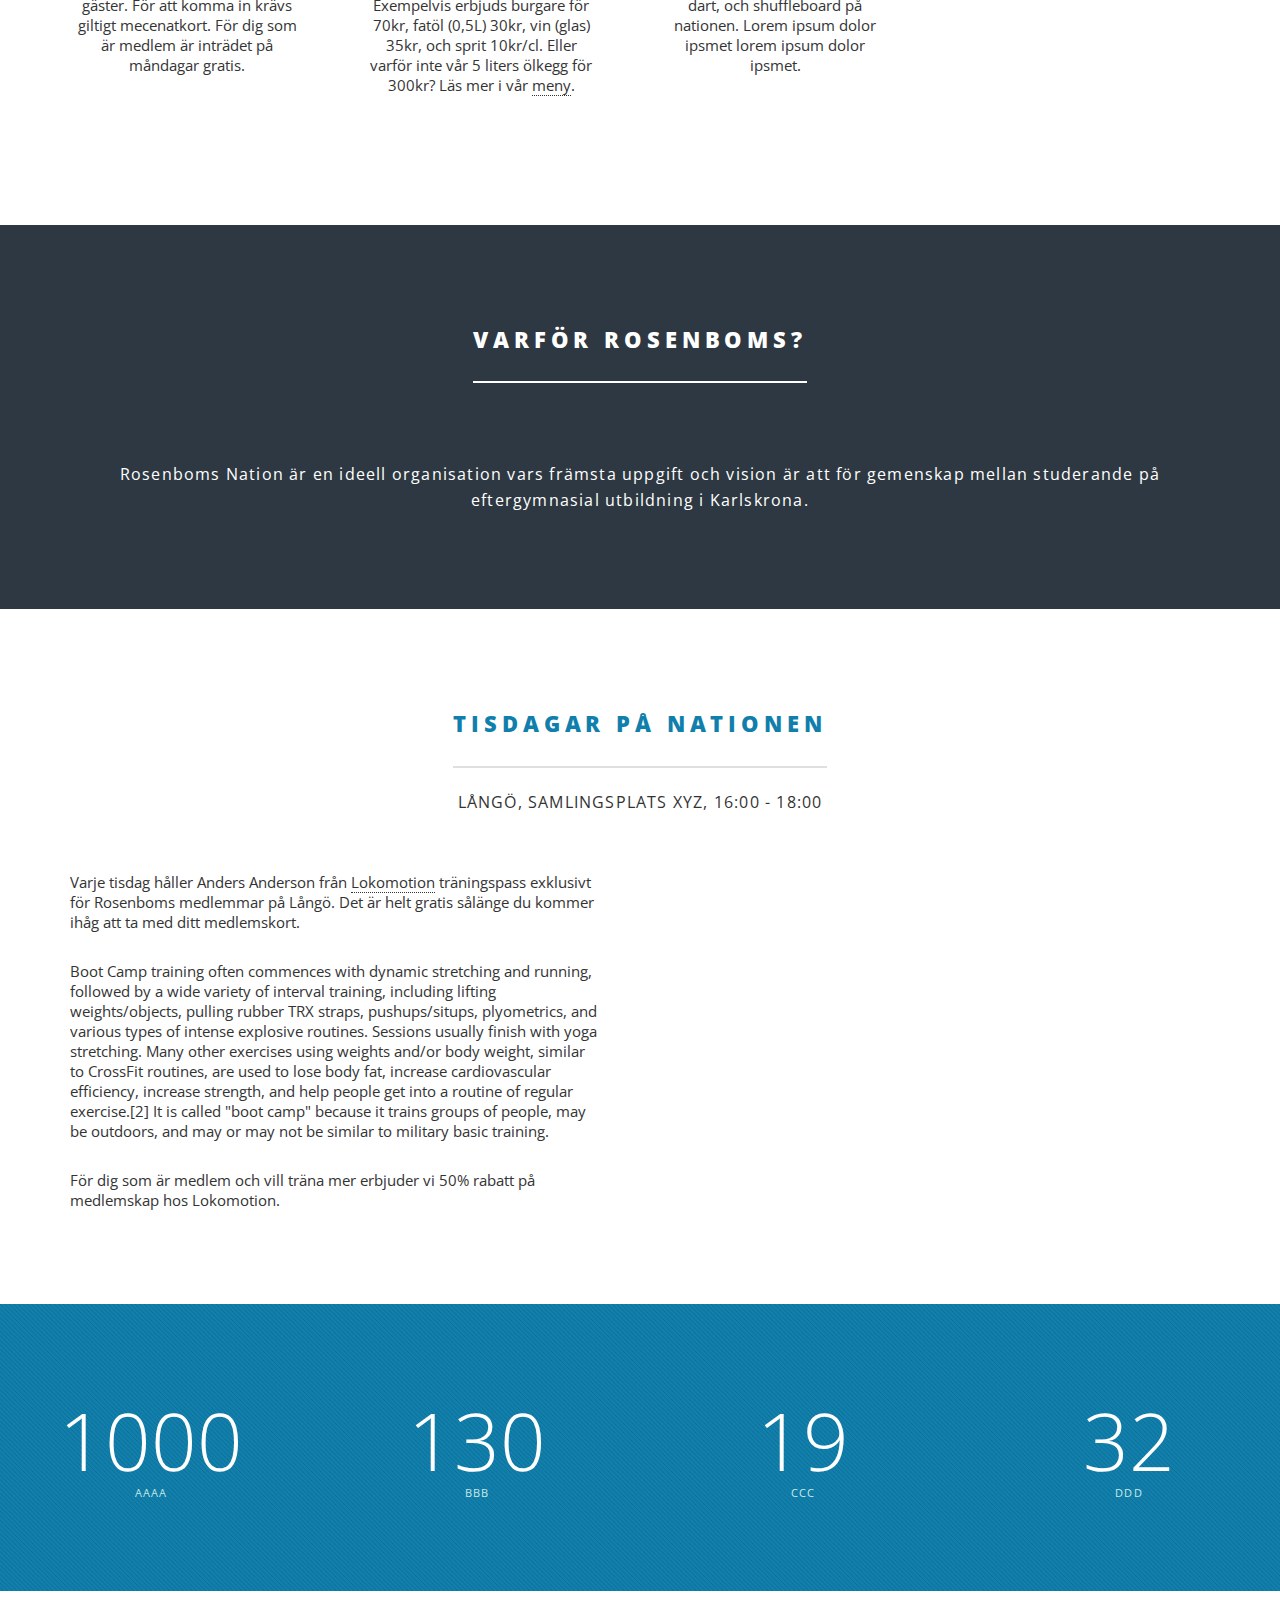
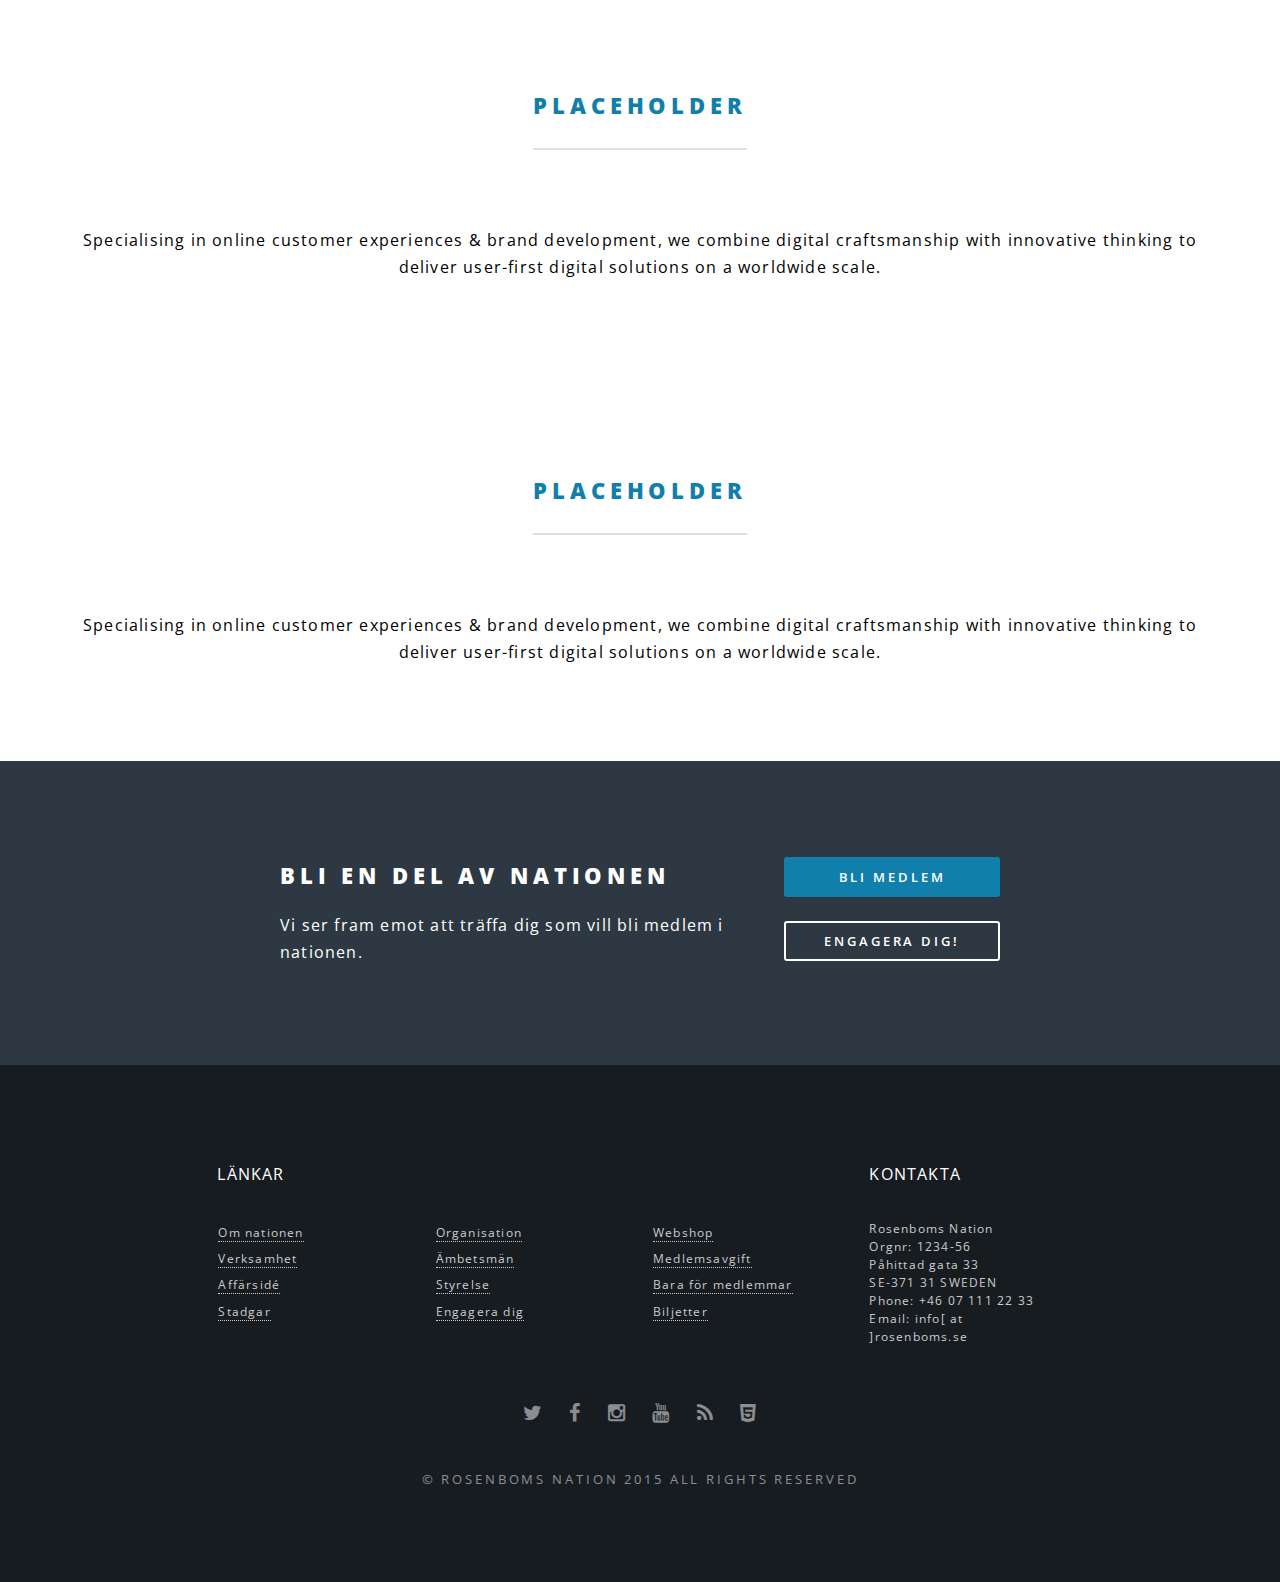
==== commit 6a7ecbca: "links and pages added" ====
--- a/beta/index.html
+++ b/beta/index.html
@@ -22,8 +22,7 @@
 	<body class="landing">
 
 		<!-- Page Wrapper -->
-		<div id="page-wrapper">
-
+		<div id="page-wrapper"> 
  			<!-- Header -->
 			<header id="header">
 				<h1><a href="index.html">ROSENBOMS NATION</a></h1>
@@ -36,32 +35,24 @@
 									<li><a href="index.html">Hem</a></li>
 									<li>
 										<a href="about.html">Om nationen</a><br/>
-										<a href="about.html#verksamhet" style="margin-top:-30px;margin-left:40px;font-size:7pt;">Verksamhet</a><br/>
-										<a href="about.html#affarside" style="margin-top:-30px;margin-left:40px;font-size:7pt;">Affärsidé</a><br/>
-										<a href="org.html" style="margin-top:-30px;margin-left:40px;font-size:7pt;">Organisation</a>
+										<a href="about.html#verksamhet" class="sublink">Verksamhet</a><br/>
+										<a href="about.html#affarside" class="sublink">Affärsidé</a><br/>
+										<a href="org.html" class="sublink">Organisation</a>
 									</li>
 									<li><a href="webshop.html">Webshop</a><br />
-										<a target="_blank" href="webshop.html#member" 
-										style="margin-top:-30px;margin-left:40px;font-size:7pt;">Medlemskap</a><br/>
-										<a target="_blank" href="webshop.html#deals" 
-										style="margin-top:-30px;margin-left:40px;font-size:7pt;">Bara för medlemmar</a><br/>
-										<a target="_blank" href="webshop.html#events" 
-										style="margin-top:-30px;margin-left:40px;font-size:7pt;">Biljetter</a>
+										<a target="_blank" href="webshop.html#member" class="sublink">Medlemskap</a><br/>
+										<a target="_blank" href="webshop.html#deals" class="sublink">Bara för medlemmar</a><br/>
+										<a target="_blank" href="webshop.html#events" class="sublink">Biljetter</a>
 									</li>
 									<li><a href="join.html#engageradig">Engagera dig</a></li>
 									<li><a href="join.html#blimedlem">Bli medlem</a></li>
 									<li>
 										<a href="javascript:void(0);">Följ oss</a><br/>
-										<a target="_blank" href="https://www.facebook.com/rosenboms/timeline" 
-										style="margin-top:-30px;margin-left:40px;font-size:7pt;">Facebook</a><br/>
-										<a target="_blank" href="http://rosenboms.spotlife.se/" 
-										style="margin-top:-30px;margin-left:40px;font-size:7pt;">Blogg</a><br/>
-										<a target="_blank" href="https://twitter.com/Rosenboms" 
-										style="margin-top:-30px;margin-left:40px;font-size:7pt;">Twitter</a><br/>
-										<a target="_blank" href="https://instagram.com/rosenboms" 
-										style="margin-top:-30px;margin-left:40px;font-size:7pt;">Instagram</a><br/>
-										<a target="_blank" href="https://www.youtube.com/channel/UCZKb_Yr6hDqIbjSdDMZ4IAA" 
-										style="margin-top:-30px;margin-left:40px;font-size:7pt;">Youtube</a><br/>
+										<a target="_blank" href="https://www.facebook.com/rosenboms/timeline" class="sublink">Facebook</a><br/>
+										<a target="_blank" href="http://rosenboms.spotlife.se/" class="sublink">Blogg</a><br/>
+										<a target="_blank" href="https://twitter.com/Rosenboms" class="sublink">Twitter</a><br/>
+										<a target="_blank" href="https://instagram.com/rosenboms" class="sublink">Instagram</a><br/>
+										<a target="_blank" href="https://www.youtube.com/channel/UCZKb_Yr6hDqIbjSdDMZ4IAA" class="sublink">Youtube</a><br/>
 									</li>
 								</ul>
 							</div>
@@ -120,7 +111,7 @@
 			</section>
 -->
 			<!-- Three -->
-			<section id="three" class="wrapper style3 special" style="background-color:#fff;color:#000;">
+			<section id="three" class="wrapper style3 special" style="background-color:#fff;color:#000;padding-bottom:100px;">
 				<div class="inner">
 					<header class="major">
 						<h2 style="color:#117fac;">MÅNDAGAR PÅ NATIONEN</h2>
@@ -147,7 +138,7 @@
 									<img src="images/dummyshuffl.jpg" class="headshot" />
 									<h1>Underhållning</h1>
 									<p>Som medlem eller gäst till medlem kan du spela biljard, dart, och shuffleboard på nationen. 
-									Fotboll, golf, handboll, eller melodifestival, kom å kolla på nationen.</p>
+									Lorem ipsum dolor ipsmet lorem ipsum dolor ipsmet.</p>
 								</div>
 							</div>
 							<div class="3u 12u$(medium)" style="margin:0px;padding:0px;">
--- a/beta/css/style.css
+++ b/beta/css/style.css
@@ -3288,6 +3288,12 @@
 					text-transform: uppercase;
 				}
 
+				#menu .sublink {
+					margin-top:-30px;
+					margin-left:40px;
+					font-size:8pt;
+				}
+
 					@media screen and (max-width: 736px) {
 						#menu ul > li > a {
 							line-height: 3em;
@@ -3337,7 +3343,7 @@
 		-webkit-transition: background-color 0.2s ease;
 		-ms-transition: background-color 0.2s ease;
 		transition: background-color 0.2s ease;
-		background: rgba(33,33,33,0.9);
+		background: rgba(33,33,33,0.6);
 		height: 3em;
 		left: 0;
 		line-height: 3em;
@@ -3652,7 +3658,7 @@
 			content: '';
 			background: #3c3c3c;
 			background-image: url(../images/loading.gif);
-  			background-position: 5% 100px;
+  			background-position: center 90%;
 			background-repeat: no-repeat;
 			display: block;
 			width: 100%;
